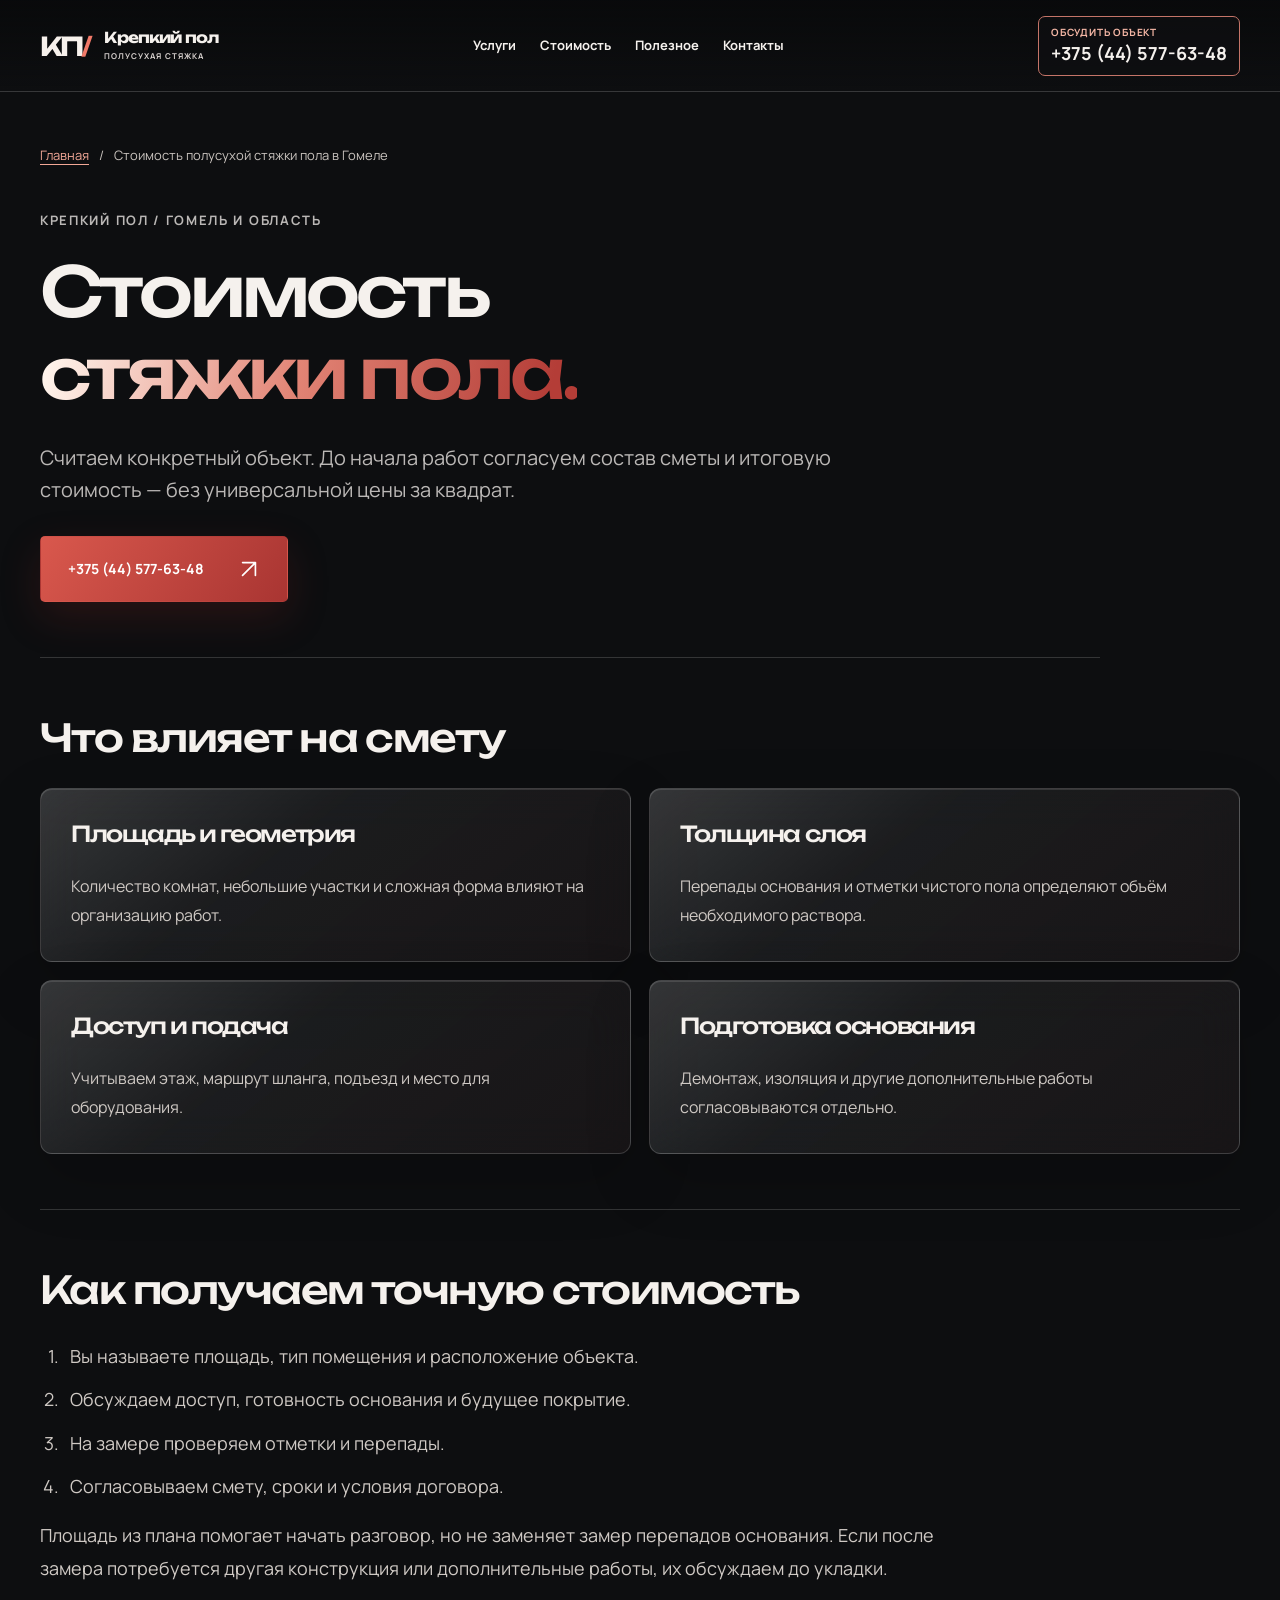
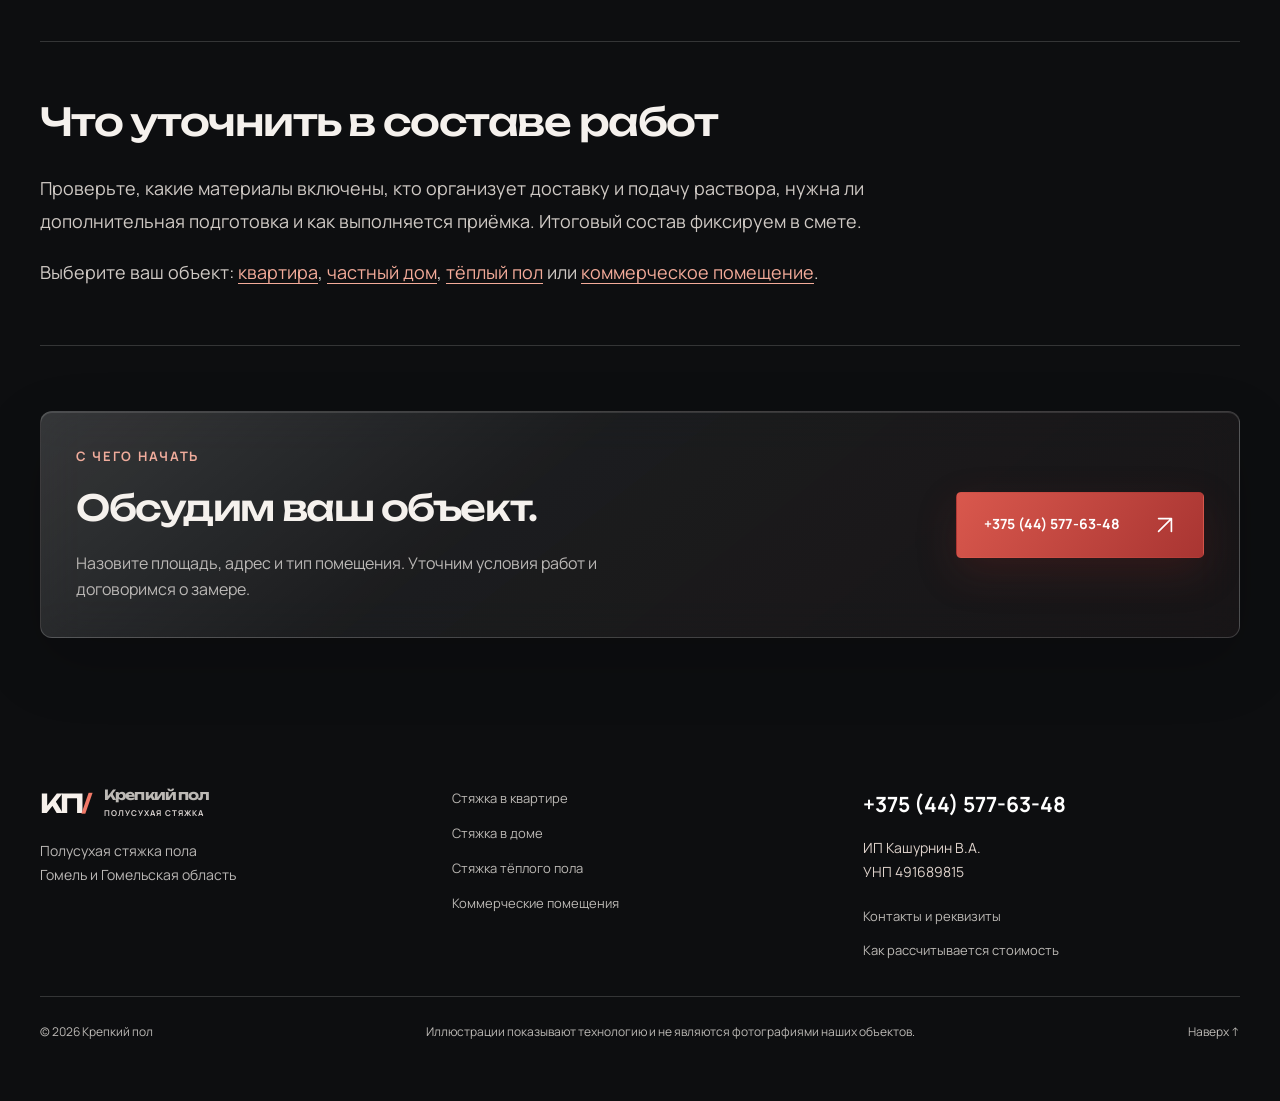
==== ceny/index.html @ 892946e2 "Rebrand as Крепкий пол, expose phone, remove per-m² prices and add crawlable SEO pages" ====
<!doctype html>
<html lang="ru-BY"><head><meta charset="utf-8"><meta name="viewport" content="width=device-width, initial-scale=1"><meta name="theme-color" content="#0d0e10"><title>Стоимость полусухой стяжки пола в Гомеле | Крепкий пол</title><meta name="description" content="Как рассчитывается стоимость стяжки пола в Гомеле: площадь, толщина слоя, подготовка и подача раствора. Точная смета после замера. +375 (44) 577-63-48."><meta name="robots" content="index, follow, max-image-preview:large"><link rel="canonical" href="https://krepkipol.by/ceny/"><meta property="og:type" content="website"><meta property="og:locale" content="ru_BY"><meta property="og:site_name" content="Крепкий пол"><meta property="og:title" content="Стоимость полусухой стяжки пола в Гомеле | Крепкий пол"><meta property="og:description" content="Как рассчитывается стоимость стяжки пола в Гомеле: площадь, толщина слоя, подготовка и подача раствора. Точная смета после замера. +375 (44) 577-63-48."><meta property="og:url" content="https://krepkipol.by/ceny/"><meta property="og:image" content="https://krepkipol.by/assets/og-cover.png"><meta property="og:image:width" content="1200"><meta property="og:image:height" content="630"><meta property="og:image:alt" content="Крепкий пол — полусухая стяжка пола в Гомеле"><meta name="twitter:card" content="summary_large_image"><meta name="twitter:title" content="Стоимость полусухой стяжки пола в Гомеле | Крепкий пол"><meta name="twitter:description" content="Как рассчитывается стоимость стяжки пола в Гомеле: площадь, толщина слоя, подготовка и подача раствора. Точная смета после замера. +375 (44) 577-63-48."><meta name="twitter:image" content="https://krepkipol.by/assets/og-cover.png"><link rel="icon" href="/assets/favicon.svg" type="image/svg+xml"><link rel="icon" href="/assets/favicon.png" type="image/png" sizes="48x48"><link rel="apple-touch-icon" href="/assets/apple-touch-icon.png"><link rel="manifest" href="/site.webmanifest"><link rel="preload" href="/assets/fonts/manrope-regular.woff" as="font" type="font/woff" crossorigin><link rel="stylesheet" href="/styles.css"><link rel="stylesheet" href="/revamp.css"><link rel="stylesheet" href="/site.css"><script type="application/ld+json">{"@context": "https://schema.org", "@graph": [{"@type": "Organization", "@id": "https://krepkipol.by/#organization", "name": "Крепкий пол", "alternateName": "Krepkipol.by", "legalName": "ИП Кашурнин В.А.", "taxID": "491689815", "url": "https://krepkipol.by/", "telephone": "+375445776348", "logo": {"@type": "ImageObject", "url": "https://krepkipol.by/assets/logo.png", "width": 512, "height": 512}, "areaServed": [{"@type": "City", "name": "Гомель"}, {"@type": "AdministrativeArea", "name": "Гомельская область"}], "contactPoint": {"@type": "ContactPoint", "telephone": "+375445776348", "contactType": "customer service", "availableLanguage": "ru"}}, {"@type": "WebSite", "@id": "https://krepkipol.by/#website", "url": "https://krepkipol.by/", "name": "Крепкий пол", "alternateName": "Krepkipol.by", "inLanguage": "ru-BY", "publisher": {"@id": "https://krepkipol.by/#organization"}}, {"@type": "WebPage", "@id": "https://krepkipol.by/ceny/#webpage", "url": "https://krepkipol.by/ceny/", "name": "Стоимость полусухой стяжки пола в Гомеле | Крепкий пол", "description": "Как рассчитывается стоимость стяжки пола в Гомеле: площадь, толщина слоя, подготовка и подача раствора. Точная смета после замера. +375 (44) 577-63-48.", "inLanguage": "ru-BY", "isPartOf": {"@id": "https://krepkipol.by/#website"}, "about": {"@id": "https://krepkipol.by/#organization"}}, {"@type": "BreadcrumbList", "itemListElement": [{"@type": "ListItem", "position": 1, "name": "Главная", "item": "https://krepkipol.by/"}, {"@type": "ListItem", "position": 2, "name": "Стоимость полусухой стяжки пола в Гомеле", "item": "https://krepkipol.by/ceny/"}]}]}</script></head><body><div class="scroll-progress" aria-hidden="true"></div><a class="skip" href="#main">Перейти к содержимому</a><header class="header" id="top"><a class="brand" href="/" aria-label="Крепкий пол — главная"><span class="brand-mark">КП<span>/</span></span><span class="brand-name">Крепкий пол<small>ПОЛУСУХАЯ СТЯЖКА</small></span></a><nav class="nav" id="navigation" aria-label="Основная навигация"><a href="/#solutions">Услуги</a><a href="/ceny/">Стоимость</a><a href="/polezno/">Полезное</a><a href="/kontakty/">Контакты</a></nav><a class="header-phone" href="tel:+375445776348"><span class="phone-label">Обсудить объект</span>+375 (44) 577-63-48</a><button class="menu-toggle" aria-label="Открыть меню" aria-controls="navigation" aria-expanded="false"><span></span><span></span></button></header><main id="main" class="inner-main wrap"><nav class="breadcrumbs" aria-label="Хлебные крошки"><a href="/">Главная</a><span aria-hidden="true">/</span><span aria-current="page">Стоимость полусухой стяжки пола в Гомеле</span></nav><section class="page-heading"><p class="eyebrow">КРЕПКИЙ ПОЛ / ГОМЕЛЬ И ОБЛАСТЬ</p><h1>Стоимость<br><em>стяжки пола.</em></h1><p class="page-lead">Считаем конкретный объект. До начала работ согласуем состав сметы и итоговую стоимость — без универсальной цены за квадрат.</p><a class="button button-primary" href="tel:+375445776348">+375 (44) 577-63-48 <svg viewBox="0 0 24 24" fill="none" aria-hidden="true" focusable="false"><path d="M5 19 19 5M5 5h14v14" stroke="currentColor" stroke-width="1.8" stroke-linecap="round" stroke-linejoin="round"/></svg></a></section><section class="article-section"><h2>Что влияет на смету</h2><div class="factor-grid"><article class="glass"><h3>Площадь и геометрия</h3><p>Количество комнат, небольшие участки и сложная форма влияют на организацию работ.</p></article><article class="glass"><h3>Толщина слоя</h3><p>Перепады основания и отметки чистого пола определяют объём необходимого раствора.</p></article><article class="glass"><h3>Доступ и подача</h3><p>Учитываем этаж, маршрут шланга, подъезд и место для оборудования.</p></article><article class="glass"><h3>Подготовка основания</h3><p>Демонтаж, изоляция и другие дополнительные работы согласовываются отдельно.</p></article></div></section><section class="article-section"><h2>Как получаем точную стоимость</h2><ol><li>Вы называете площадь, тип помещения и расположение объекта.</li><li>Обсуждаем доступ, готовность основания и будущее покрытие.</li><li>На замере проверяем отметки и перепады.</li><li>Согласовываем смету, сроки и условия договора.</li></ol><p>Площадь из плана помогает начать разговор, но не заменяет замер перепадов основания. Если после замера потребуется другая конструкция или дополнительные работы, их обсуждаем до укладки.</p></section><section class="article-section"><h2>Что уточнить в составе работ</h2><p>Проверьте, какие материалы включены, кто организует доставку и подачу раствора, нужна ли дополнительная подготовка и как выполняется приёмка. Итоговый состав фиксируем в смете.</p><p>Выберите ваш объект: <a href="/styazhka-v-kvartire/">квартира</a>, <a href="/styazhka-v-dome/">частный дом</a>, <a href="/styazhka-teplogo-pola/">тёплый пол</a> или <a href="/styazhka-kommercheskih-pomeshcheniy/">коммерческое помещение</a>.</p></section><section class="page-cta glass"><div><p class="eyebrow">С ЧЕГО НАЧАТЬ</p><h2>Обсудим ваш объект.</h2><p>Назовите площадь, адрес и тип помещения. Уточним условия работ и договоримся о замере.</p></div><a class="button button-primary" href="tel:+375445776348">+375 (44) 577-63-48 <svg viewBox="0 0 24 24" fill="none" aria-hidden="true" focusable="false"><path d="M5 19 19 5M5 5h14v14" stroke="currentColor" stroke-width="1.8" stroke-linecap="round" stroke-linejoin="round"/></svg></a></section></main><footer class="footer wrap"><div><a class="brand" href="/"><span class="brand-mark">КП<span>/</span></span><span class="brand-name">Крепкий пол<small>ПОЛУСУХАЯ СТЯЖКА</small></span></a><p>Полусухая стяжка пола<br>Гомель и Гомельская область</p></div><nav aria-label="Услуги в подвале"><a href="/styazhka-v-kvartire/">Стяжка в квартире</a><a href="/styazhka-v-dome/">Стяжка в доме</a><a href="/styazhka-teplogo-pola/">Стяжка тёплого пола</a><a href="/styazhka-kommercheskih-pomeshcheniy/">Коммерческие помещения</a></nav><div class="footer-details"><a class="footer-phone" href="tel:+375445776348">+375 (44) 577-63-48</a><p>ИП Кашурнин В.А.<br>УНП 491689815</p><a href="/kontakty/">Контакты и реквизиты</a><a href="/ceny/">Как рассчитывается стоимость</a></div><div class="footer-bottom"><span>© 2026 Крепкий пол</span><span>Иллюстрации показывают технологию и не являются фотографиями наших объектов.</span><a href="#top">Наверх ↑</a></div></footer><a class="mobile-call" href="tel:+375445776348"><svg viewBox="0 0 24 24" fill="none" aria-hidden="true"><path d="M7 3 4 4c-2 2 1 8 5 12s10 7 12 5l1-3-6-3-2 2c-3-1-6-4-7-7l2-2-2-5Z" stroke="currentColor" stroke-width="1.7" stroke-linejoin="round"/></svg><span>Позвонить <b>+375 (44) 577-63-48</b></span></a><script src="/script.js" defer></script></body></html>
---- styles.css ----
:root{--bg:#111214;--panel:#1a1b1d;--ink:#f3f0eb;--muted:#a7a4a2;--line:rgba(255,255,255,.15);--accent:#b7443d;--ease:cubic-bezier(.215,.61,.355,1)}
*{box-sizing:border-box}html{scroll-behavior:smooth}body{margin:0;background:var(--bg);color:var(--ink);font:16px/1.5 Arial,Helvetica,sans-serif;-webkit-font-smoothing:antialiased}a{color:inherit;text-decoration:none}button{font:inherit}img{display:block;width:100%}::selection{background:#a7443c;color:white}.skip{position:absolute;z-index:100;top:-100px;left:16px;padding:12px;background:#fff;color:#111}.skip:focus{top:16px}.wrap{width:min(100% - 80px,1520px);margin-inline:auto}.section{padding-block:clamp(88px,10vw,160px)}.section-label,.eyebrow,.card-index{font-size:12px;line-height:1.4;font-weight:700;letter-spacing:.16em;text-transform:uppercase}.section-label{color:#d9d2ce;display:flex;gap:12px;align-items:center;margin-bottom:52px}.number{color:var(--accent)}h1,h2,h3,p{margin-top:0}h1,h2,h3{font-weight:500;letter-spacing:-.055em}h2{font-size:clamp(48px,6.7vw,108px);line-height:.99;margin-bottom:0}h2 em,h1 em{font-style:normal;background:linear-gradient(108deg,#fff8ee 4%,#d68577 57%,#8b2b2a 100%);background-clip:text;color:transparent}h3{font-size:clamp(25px,2.1vw,34px);line-height:1.1}p{color:var(--muted)}.glass{background:linear-gradient(135deg,rgba(255,255,255,.105),rgba(255,255,255,.028) 55%),rgba(33,32,33,.32);border:1px solid rgba(255,255,255,.15);box-shadow:inset 0 1px rgba(255,255,255,.10),0 20px 45px rgba(0,0,0,.07);backdrop-filter:blur(20px);-webkit-backdrop-filter:blur(20px)}.button{min-height:60px;padding:17px 23px;display:inline-flex;align-items:center;justify-content:space-between;gap:34px;border:1px solid transparent;border-radius:3px;font-size:14px;font-weight:700;transition:transform .3s var(--ease),background .3s var(--ease),border-color .3s var(--ease)}.button:hover{transform:translateY(-3px)}.button span,.text-link span{font-size:21px;line-height:1}.button-primary{background:#aa3c36;color:white}.button-primary:hover{background:#c14d43}.button-outline{border-color:rgba(255,255,255,.27)}.button-outline:hover{border-color:#fff}.text-link{display:inline-flex;align-items:center;gap:40px;padding-bottom:8px;border-bottom:1px solid rgba(255,255,255,.55);font-size:14px;font-weight:700;transition:gap .3s var(--ease)}.text-link:hover{gap:52px}
.header{position:absolute;z-index:20;top:0;left:0;width:100%;height:96px;padding:0 max(40px,calc((100vw - 1520px)/2));display:flex;align-items:center;justify-content:space-between;gap:24px;border-bottom:1px solid rgba(255,255,255,.16)}.brand{display:inline-flex;align-items:center;gap:12px;flex-shrink:0}.brand-mark{font:bold 42px/1 Georgia,serif;letter-spacing:-.1em}.brand-mark span{color:#b84640}.brand-name{font-size:21px;line-height:1;font-weight:700;letter-spacing:-.04em}.brand-name small{display:block;margin-top:5px;font-size:8px;line-height:1.1;letter-spacing:.14em;font-weight:700;color:#c7beb8}.nav{display:flex;gap:clamp(18px,2.5vw,42px);font-size:13px}.nav a,.header-phone{transition:color .3s}.nav a:hover,.header-phone:hover{color:#ec9990}.header-phone{font-size:14px;font-weight:700;white-space:nowrap}.header-phone span{margin-left:12px;font-size:19px}.menu-toggle{display:none}
.hero{position:relative;min-height:min(900px,100svh);height:max(740px,100svh);overflow:hidden;background:#171719}.hero-image{position:absolute;inset:0;background:linear-gradient(90deg,rgba(9,9,11,.65),rgba(10,10,12,.08) 53%),linear-gradient(0deg,rgba(8,8,10,.72),transparent 39%),url('assets/hero.webp') center center/cover no-repeat;animation:heroIn 1.1s var(--ease) both}@keyframes heroIn{from{transform:scale(1.045);opacity:.6}to{transform:scale(1);opacity:1}}.hero-top{position:absolute;top:130px;left:max(40px,calc((100vw - 1520px)/2));display:flex;align-items:center;gap:10px}.live-line{width:19px;height:1px;background:#d5594b}.hero-side{position:absolute;right:max(40px,calc((100vw - 1520px)/2));top:138px;display:flex;gap:30px;font-size:11px;letter-spacing:.13em;font-weight:700;writing-mode:vertical-rl}.hero-side span{color:#bca9a5}.hero-content{position:relative;height:100%;display:flex;align-items:end;justify-content:space-between;gap:60px;padding-bottom:113px}.hero-copy{max-width:min(650px,45vw)}.hero-kicker{color:#e4ae9e;margin-bottom:26px}.hero h1{font-size:clamp(58px,7.1vw,110px);line-height:.91;margin:0 0 28px;white-space:nowrap}.hero-lead{max-width:510px;font-size:18px;line-height:1.5;color:#ebe4df;margin-bottom:29px}.hero-actions{display:flex;align-items:center;gap:34px}.hero-stat{width:230px;min-height:152px;padding:21px;flex-shrink:0;border-radius:3px;display:flex;flex-direction:column;justify-content:space-between}.hero-stat b{font-size:47px;line-height:1;font-weight:500;letter-spacing:-.06em}.hero-stat b small{font-size:16px;letter-spacing:0}.hero-stat>span{font-size:13px;line-height:1.3;color:#d9d3d0}.hero-bottom{position:absolute;bottom:28px;left:50%;transform:translateX(-50%);display:flex;justify-content:space-between;border-top:1px solid rgba(255,255,255,.3);padding-top:17px;font-size:11px;font-weight:700;letter-spacing:.12em}.hero-bottom a span{margin-left:16px;font-size:18px;vertical-align:middle}
.intro-head{display:grid;grid-template-columns:1.35fr .65fr;gap:7%;align-items:end}.intro-head p{max-width:415px;font-size:18px;line-height:1.6;margin:0 0 5px}.metrics{display:grid;grid-template-columns:repeat(4,1fr);gap:16px;margin:86px 0 66px}.metrics>div{border-top:1px solid var(--line);padding-top:20px}.metrics strong{display:block;font-size:clamp(48px,6.5vw,92px);line-height:1;font-weight:400;letter-spacing:-.065em}.metrics strong span{font-size:.38em;color:#c56559;letter-spacing:-.02em}.metrics p{font-size:14px;margin:13px 0 0}.benefit-grid{display:grid;grid-template-columns:repeat(3,1fr);gap:16px}.benefit{min-height:310px;padding:28px;position:relative;display:flex;flex-direction:column;align-items:start;border-radius:4px;transition:transform .5s var(--ease),background .5s var(--ease)}.benefit:hover{transform:translateY(-5px);background-color:rgba(99,46,43,.23)}.benefit .card-index{color:#df9d94;margin-bottom:auto}.benefit h3{margin:30px 0 15px}.benefit p{max-width:340px;font-size:15px;line-height:1.5;margin:0 0 10px}.corner{position:absolute;right:28px;top:25px;font-size:19px}
.feature{padding:0;min-height:720px;display:grid;grid-template-columns:55% 45%;background:#1c1b1b}.feature-image{min-height:680px;overflow:hidden}.feature-image img{height:100%;object-fit:cover;filter:saturate(.65) brightness(.78)}.feature-content{padding:clamp(55px,7vw,110px) max(40px,calc((100vw - 1520px)/2)) clamp(60px,7vw,110px) clamp(40px,6vw,100px);display:flex;flex-direction:column;align-items:start;justify-content:center}.feature-content .section-label{margin-bottom:80px}.feature-content h2{font-size:clamp(54px,5.7vw,95px)}.feature-content p{max-width:360px;font-size:17px;margin:36px 0 30px}.steps{display:grid;grid-template-columns:.85fr 1.15fr;gap:10%}.steps-heading .section-label{margin-bottom:70px}.steps-list{border-top:1px solid var(--line)}.steps-list>div{display:grid;grid-template-columns:50px 1fr;column-gap:25px;padding:25px 0;border-bottom:1px solid var(--line)}.steps-list span{color:#c2645a;font-size:14px}.steps-list h3{font-size:24px;margin:0 0 8px}.steps-list p{grid-column:2;margin:0;max-width:490px;font-size:15px}
.pricing{background:radial-gradient(ellipse at 78% 20%,rgba(110,37,35,.19),transparent 42%),#191819}.pricing-heading{display:grid;grid-template-columns:1.3fr .7fr;gap:6%;align-items:end;margin-bottom:55px}.pricing-heading p{font-size:17px;max-width:470px;margin:0}.price-grid{display:grid;grid-template-columns:repeat(2,1fr);gap:16px}.price-card{padding:34px;min-height:510px;display:flex;flex-direction:column;border-radius:4px}.price-card.featured{background:linear-gradient(155deg,rgba(117,53,49,.38),rgba(255,255,255,.035) 50%)}.price-top{display:flex;justify-content:space-between;align-items:start;border-bottom:1px solid var(--line);padding-bottom:24px}.price-top span{font-size:12px;color:#d49c94;font-weight:700;letter-spacing:.14em}.price-top h3{font-size:42px;margin:0}.price-rows{padding:20px 0 25px;flex:1}.price-rows div{display:flex;justify-content:space-between;gap:20px;padding:14px 0;border-bottom:1px solid rgba(255,255,255,.11);font-size:16px}.price-rows div span{color:#beb9b5}.price-rows b{font-weight:500;white-space:nowrap}.price-card .button{align-self:start;min-width:245px}.price-note{font-size:13px;margin:20px 0 0}.extras-layout{display:grid;grid-template-columns:43% 57%;gap:0}.extras-layout>div:first-child{padding-right:8%}.extras-layout p{font-size:17px;max-width:385px;margin:30px 0}.extras-grid{display:grid;grid-template-columns:repeat(2,1fr);gap:16px}.extras-grid>div{min-height:145px;padding:22px;display:flex;flex-direction:column;justify-content:space-between;font-size:19px;font-weight:500;border-radius:4px}.extras-grid span{align-self:end;color:#c8786b}
.faq{background:#1b1b1c}.faq-layout{display:grid;grid-template-columns:42% 58%;gap:0}.faq-lead{padding-right:10%}.faq-lead p{font-size:17px;max-width:335px;margin:32px 0}.faq-list{border-top:1px solid var(--line)}details{border-bottom:1px solid var(--line)}summary{list-style:none;cursor:pointer;display:flex;justify-content:space-between;align-items:center;gap:16px;padding:23px 0;font-size:18px;font-weight:500}summary::-webkit-details-marker{display:none}summary span{font-size:29px;line-height:1;color:#c46a60;transition:transform .3s var(--ease)}details[open] summary span{transform:rotate(45deg)}details p{padding:0 55px 25px 0;margin:0;font-size:15px;line-height:1.65;max-width:650px}.contact{background:radial-gradient(ellipse at 78% 60%,rgba(149,48,42,.3),transparent 42%),#161516;position:relative;overflow:hidden}.contact:before{content:"";position:absolute;inset:0;opacity:.12;background-image:linear-gradient(95deg,transparent 40%,rgba(255,255,255,.12) 40.1%,transparent 40.2%);pointer-events:none}.contact-inner{position:relative}.contact h2{font-size:clamp(70px,10vw,156px)}.contact-row{display:flex;justify-content:space-between;align-items:end;gap:30px;margin:45px 0 32px;border-top:1px solid var(--line);padding-top:27px}.contact-row p{max-width:440px;font-size:17px;margin:0}.contact-phone{font-size:clamp(26px,3.5vw,52px);letter-spacing:-.05em;line-height:1.1;white-space:nowrap}.contact-phone span{font-size:.55em;color:#ca6b60}.footer{min-height:150px;display:flex;align-items:center;justify-content:space-between;gap:25px;color:#bcb9b5;font-size:13px}.footer a:hover{color:white}
@media(max-width:1100px){.header{padding:0 26px}.wrap{width:calc(100% - 52px)}.nav{gap:14px}.hero-top{left:26px}.hero-side{right:26px}.hero-stat{width:190px}.hero h1{font-size:clamp(57px,7.5vw,92px)}.feature-content{padding:60px 40px}.feature-content h2{font-size:clamp(50px,6vw,75px)}.feature-image{min-height:620px}}
@media(max-width:800px){.header{height:76px}.header-phone{margin-left:auto}.menu-toggle{display:flex;width:42px;height:42px;align-items:center;justify-content:center;flex-direction:column;gap:6px;background:transparent;border:1px solid var(--line);color:white;cursor:pointer;z-index:3}.menu-toggle span{width:17px;height:1px;background:white}.nav{display:none;position:absolute;top:76px;left:0;right:0;padding:25px 26px 30px;background:rgba(19,19,20,.97);border-bottom:1px solid var(--line);flex-direction:column;gap:20px;font-size:17px}.nav.open{display:flex}.hero{height:780px;min-height:0}.hero-top{top:110px}.hero-side{top:115px}.hero-content{padding-bottom:102px;gap:25px}.hero-stat{display:none}.hero h1{font-size:clamp(58px,10vw,85px)}.hero-copy{max-width:700px}.intro-head,.pricing-heading{grid-template-columns:1fr;gap:28px}.intro-head p,.pricing-heading p{max-width:650px}.metrics{grid-template-columns:repeat(2,1fr);row-gap:32px;margin:65px 0 45px}.benefit-grid{grid-template-columns:1fr 1fr}.benefit:last-child{grid-column:span 2}.feature{grid-template-columns:1fr}.feature-image{min-height:460px;max-height:540px}.feature-content{padding:80px 26px}.feature-content .section-label{margin-bottom:55px}.feature-content h2{font-size:clamp(57px,9vw,82px)}.steps,.extras-layout,.faq-layout{grid-template-columns:1fr;gap:55px}.steps-heading .section-label{margin-bottom:40px}.extras-layout>div:first-child{padding-right:0}.faq-lead{padding-right:0}}
@media(max-width:600px){.wrap{width:calc(100% - 36px)}.section{padding-block:84px}.section-label{margin-bottom:35px}.header{padding:0 18px}.brand-mark{font-size:34px}.brand-name{font-size:18px}.brand-name small{font-size:7px}.header-phone{font-size:0}.header-phone span{font-size:22px;margin:0}.hero{height:730px;min-height:730px}.hero-image{background-position:59% center;background-image:linear-gradient(0deg,rgba(9,9,11,.85),rgba(9,9,11,.06) 68%),linear-gradient(90deg,rgba(9,9,11,.35),transparent),url('assets/hero.webp')}.hero-top{top:111px;left:18px;font-size:10px}.hero-side{display:none}.hero-content{padding-bottom:105px}.hero-copy{max-width:100%}.hero-kicker{font-size:10px;margin-bottom:18px}.hero h1{font-size:clamp(52px,13vw,76px);white-space:normal;line-height:.96;margin-bottom:23px}.hero-lead{font-size:16px;max-width:400px}.hero-actions{gap:21px;align-items:start;flex-direction:column}.hero-actions .button{min-width:242px}.hero-bottom{bottom:22px;font-size:9px}.hero-bottom>a{font-size:0}.hero-bottom>a span{font-size:18px}.intro-head h2,.steps h2,.pricing h2,.extras h2,.faq h2{font-size:clamp(48px,12vw,67px)}.intro-head p{font-size:16px}.metrics{margin:57px 0 42px}.metrics strong{font-size:57px}.metrics p{font-size:12px}.benefit-grid,.price-grid,.extras-grid{grid-template-columns:1fr}.benefit:last-child{grid-column:auto}.benefit{min-height:245px;padding:23px}.benefit h3{font-size:27px}.feature-image{min-height:320px;max-height:350px}.feature-content{padding:75px 18px}.feature-content h2{font-size:clamp(53px,12vw,75px)}.feature-content .section-label{margin-bottom:40px}.steps-list>div{grid-template-columns:34px 1fr;gap:10px}.steps-list h3{font-size:22px}.price-card{min-height:470px;padding:24px}.price-top h3{font-size:35px}.price-rows div{font-size:14px}.extras-grid>div{min-height:100px}.faq-layout{gap:36px}.faq-lead p{margin:22px 0}.faq-lead .text-link{margin-bottom:8px}summary{font-size:16px;padding:20px 0}details p{font-size:14px}.contact h2{font-size:clamp(61px,14vw,90px)}.contact-row{display:block;margin:35px 0}.contact-row p{font-size:16px;margin-bottom:35px}.contact-phone{font-size:clamp(25px,7vw,38px)}.footer{padding-block:35px;flex-wrap:wrap;gap:20px}.footer .brand{width:100%}.footer span:not(.brand-mark):not(.brand-name){width:100%}}
@media(prefers-reduced-motion:reduce){html{scroll-behavior:auto}*,*:before,*:after{animation-duration:.01ms!important;transition-duration:.01ms!important}}
---- revamp.css ----
@font-face{font-family:Manrope;src:url('assets/fonts/manrope-regular.woff') format('woff');font-weight:400;font-display:swap}
@font-face{font-family:Manrope;src:url('assets/fonts/manrope-medium.woff') format('woff');font-weight:500;font-display:swap}
@font-face{font-family:Manrope;src:url('assets/fonts/manrope-bold.woff') format('woff');font-weight:700;font-display:swap}
@font-face{font-family:Unbounded;src:url('assets/fonts/unbounded-medium.woff') format('woff');font-weight:500;font-display:swap}
@font-face{font-family:Unbounded;src:url('assets/fonts/unbounded-bold.woff') format('woff');font-weight:700;font-display:swap}
:root{--bg:#0d0e10;--panel:#161719;--ink:#f5f1ed;--muted:#bcb9b6;--line:rgba(255,255,255,.16);--accent:#df564c}
html{scroll-padding-top:82px}body{background:var(--bg);font-family:Manrope,Arial,sans-serif;font-size:16px;line-height:1.6}h1,h2,h3{font-family:Unbounded,Arial,sans-serif;font-weight:500;letter-spacing:-.065em}h2{font-size:clamp(44px,4.9vw,78px);line-height:1.11}h2 em,h1 em{background:linear-gradient(105deg,#fff6ee 2%,#e28475 48%,#b43d37 94%);background-clip:text;-webkit-background-clip:text;color:transparent}p{color:#bbb8b6}.section{padding-block:clamp(100px,11vw,180px)}.section-label,.eyebrow,.card-index{font-size:13px;letter-spacing:.13em;font-weight:700}.section-label{margin-bottom:58px}.number{font-family:Unbounded,sans-serif;color:#df655b;font-size:12px}.glass{background:linear-gradient(142deg,rgba(255,255,255,.15),rgba(255,255,255,.035) 40%,rgba(125,47,43,.055)),rgba(28,29,31,.42);border:1px solid rgba(255,255,255,.17);box-shadow:inset 0 1px 0 rgba(255,255,255,.12),0 24px 65px rgba(0,0,0,.18);backdrop-filter:blur(22px);-webkit-backdrop-filter:blur(22px)}.button{border-radius:5px;min-height:66px;padding:19px 27px;font-size:14px;letter-spacing:.005em;position:relative;overflow:hidden}.button:before{content:"";position:absolute;inset:0;transform:translateX(-102%);background:rgba(255,255,255,.14);transition:transform .6s var(--ease)}.button:hover:before{transform:translateX(0)}.button>span{position:relative}.button-primary{background:linear-gradient(125deg,#d9584d,#a93532);box-shadow:0 15px 40px rgba(134,37,35,.23)}.button-primary:hover{background:linear-gradient(125deg,#eb6a5f,#b94038)}.text-link{font-size:14px;border-bottom-color:#d7776b}.text-link span{color:#ef8578}
.scroll-progress{position:fixed;z-index:80;left:0;top:0;height:3px;width:100%;transform-origin:left;transform:scaleX(0);background:linear-gradient(90deg,#a52d2e,#f58c73)}
.benefit,.price-card,.extras-grid>.glass{position:relative;overflow:hidden}.benefit:after,.price-card:after,.extras-grid>.glass:after{content:"";position:absolute;inset:0;border-radius:inherit;background:radial-gradient(340px circle at var(--px,50%) var(--py,50%),rgba(237,102,83,.17),transparent 68%);opacity:0;pointer-events:none;transition:opacity .35s}.benefit:hover:after,.price-card:hover:after,.extras-grid>.glass:hover:after{opacity:1}
.header{height:92px;background:linear-gradient(180deg,rgba(6,7,8,.66),transparent);border-bottom-color:rgba(255,255,255,.19)}.brand{gap:14px}.brand-mark{font:700 26px/1 Unbounded,sans-serif;letter-spacing:-.11em;color:#f7f1ec}.brand-mark span{color:#f17968}.brand-name{font-family:Unbounded,sans-serif;font-weight:700;font-size:16px;letter-spacing:-.07em}.brand-name small{font:700 8px/1.2 Manrope,sans-serif;letter-spacing:.12em;margin-top:6px;color:#d7d1ce}.nav{gap:clamp(18px,2.3vw,38px);font-weight:700}.nav a{position:relative}.nav a:after{content:"";position:absolute;left:0;bottom:-10px;width:100%;height:1px;background:#dc675b;transform:scaleX(0);transform-origin:left;transition:transform .3s var(--ease)}.nav a:hover:after{transform:scaleX(1)}.header-phone{font-size:14px}
.hero{height:100svh;min-height:790px;max-height:1050px;background:#111}.hero-image{background-image:linear-gradient(90deg,rgba(4,5,7,.77),rgba(6,7,9,.26) 55%,rgba(7,7,9,.1)),linear-gradient(0deg,rgba(5,5,6,.66),transparent 42%),url('assets/hero.webp');background-position:center center;filter:saturate(.92) contrast(1.09)}.hero:after{content:"";position:absolute;inset:0;pointer-events:none;background:radial-gradient(ellipse at 22% 81%,rgba(130,31,33,.22),transparent 35%)}.hero-top{top:132px;color:#f4d5c9}.hero-side{z-index:2;top:143px;color:#ead6ce}.hero-content{z-index:2;padding-bottom:112px}.hero-copy{max-width:min(670px,47vw)}.hero-kicker{font-size:13px;margin-bottom:24px;color:#f2a398}.hero h1{font-size:clamp(84px,9.2vw,150px);line-height:.97;letter-spacing:-.08em;margin:0 0 32px;white-space:nowrap;font-weight:700}.hero h1 em{background:linear-gradient(100deg,#fff4eb,#e97766 59%,#ac3030);background-clip:text;-webkit-background-clip:text}.hero-lead{font-size:18px;max-width:465px;line-height:1.55;color:#f0e7e2;margin-bottom:32px}.hero-actions{gap:38px}.hero-stat{position:relative;width:255px;min-height:225px;padding:25px 27px;border-radius:12px;background:linear-gradient(135deg,rgba(80,30,29,.34),rgba(255,255,255,.065)),rgba(21,21,22,.34)}.hero-stat-label{font:700 11px/1.45 Manrope,sans-serif;letter-spacing:.13em;color:#eac5be}.hero-stat b{font:700 64px/1 Unbounded,sans-serif;letter-spacing:-.1em;color:#f6eae2}.hero-stat b small{font:700 14px/1 Manrope,sans-serif;letter-spacing:.11em;color:#e78173}.hero-stat>span:last-child{font-size:12px;line-height:1.35;color:#e0d6d1}.hero-bottom{z-index:2;font-size:12px;padding-top:19px;bottom:30px}.hero-bottom>a{transition:transform .3s var(--ease)}.hero-bottom>a:hover{transform:translateY(4px)}
.ticker{height:70px;overflow:hidden;display:flex;align-items:center;background:#cc4f45;color:#170b0b;border-top:1px solid #ec897c;border-bottom:1px solid #e0796e}.ticker-track{white-space:nowrap;min-width:max-content;font:700 20px/1 Unbounded,sans-serif;letter-spacing:-.04em;animation:tickerMove 25s linear infinite}.ticker-track span{padding:0 30px;color:#fff3ed}@keyframes tickerMove{to{transform:translateX(-50%)}}
.intro{position:relative}.intro:after{content:"К / П";position:absolute;right:4%;top:75px;font:700 100px/1 Unbounded,sans-serif;letter-spacing:-.1em;color:rgba(255,255,255,.025);pointer-events:none}.intro-head{grid-template-columns:1.28fr .72fr}.intro-head p{font-size:19px;line-height:1.7}.metrics{margin:105px 0 78px}.metrics>div{border-top-color:rgba(225,89,77,.48);padding-top:23px}.metrics strong{font:500 clamp(54px,5.2vw,82px)/1 Unbounded,sans-serif;letter-spacing:-.085em}.metrics strong span{color:#dc6a5e}.metrics p{font-size:14px;line-height:1.4;margin-top:17px}.benefit-grid{grid-template-columns:1.22fr 1fr 1fr;gap:16px}.benefit{min-height:390px;border-radius:12px;padding:29px;overflow:hidden}.benefit:before{content:attr(data-ghost);position:absolute;bottom:-64px;right:7px;font:700 180px/1 Unbounded,sans-serif;letter-spacing:-.1em;color:rgba(255,255,255,.025);pointer-events:none}.benefit:first-child{background:radial-gradient(circle at 8% 0%,rgba(181,62,55,.36),transparent 63%),linear-gradient(140deg,rgba(255,255,255,.11),rgba(255,255,255,.025));border-color:rgba(224,108,93,.42)}.benefit h3{font-size:clamp(22px,2.2vw,32px);line-height:1.26;letter-spacing:-.055em;position:relative}.benefit p{font-size:15px;color:#d0c9c5;position:relative}.benefit .card-index{font-size:12px;color:#f4ab9f}.corner{color:#ee8b7b}
.feature{min-height:790px;background:#171719}.feature-image{position:relative;min-height:790px}.feature-image:after{content:"ИЛЛЮСТРАЦИЯ ТЕХНОЛОГИИ";position:absolute;bottom:25px;left:30px;color:#f7f3f0;font:700 11px/1.4 Manrope,sans-serif;letter-spacing:.12em;padding:10px 12px;background:rgba(16,16,18,.6);backdrop-filter:blur(8px)}.feature-image img{filter:saturate(.65) contrast(1.07) brightness(.78);transition:transform 1.2s var(--ease)}.feature:hover .feature-image img{transform:scale(1.035)}.feature-content{position:relative;overflow:hidden;background:radial-gradient(ellipse at 110% 10%,rgba(147,46,42,.24),transparent 57%)}.feature-content:before{content:"02";position:absolute;right:0;bottom:-74px;color:rgba(255,255,255,.025);font:700 250px/1 Unbounded,sans-serif;pointer-events:none}.feature-content>*{position:relative}.feature-content .section-label{margin-bottom:65px}.feature-content h2{font-size:clamp(48px,4.65vw,76px);line-height:1.15}.feature-content p{font-size:17px;line-height:1.7}.steps{gap:8%}.steps-list>div{padding:30px 0;grid-template-columns:55px 1fr;gap:18px;transition:padding-left .5s var(--ease),background .5s var(--ease)}.steps-list>div:hover{padding-left:15px;background:linear-gradient(90deg,rgba(155,48,44,.14),transparent)}.steps-list span{font:700 13px/1.7 Unbounded,sans-serif}.steps-list h3{font-size:22px;line-height:1.3}.steps-list p{font-size:15px}
.estimate{background:#252024;position:relative;overflow:hidden}.estimate:before{content:"";position:absolute;inset:0;background:radial-gradient(ellipse at 15% 80%,rgba(180,55,48,.27),transparent 48%),linear-gradient(120deg,#1b171a,#252124 58%,#171819)}.estimate-wrap{position:relative;display:grid;grid-template-columns:1fr 1fr;gap:8%;align-items:center}.estimate-copy h2{max-width:720px}.estimate-copy p{max-width:470px;font-size:18px;line-height:1.7;margin:35px 0 75px}.estimate-foot{border-top:1px solid rgba(255,255,255,.24);padding-top:23px;color:#e2a097;font-size:12px;font-weight:700;letter-spacing:.13em}.estimate-panel{border-radius:16px;padding:34px 38px;background:linear-gradient(135deg,rgba(255,255,255,.16),rgba(255,255,255,.05)),rgba(19,19,21,.65)}.estimate-panel-top{display:flex;justify-content:space-between;color:#e7a399;font:700 12px/1.4 Manrope,sans-serif;letter-spacing:.13em;padding-bottom:32px;border-bottom:1px solid var(--line)}.estimate-type{display:flex;gap:10px;border:0;padding:35px 0 0;margin:0}.estimate-type legend,.estimate-area label{font-size:14px;font-weight:700;color:#eee7e3}.estimate-type legend{padding:0}.estimate-type label{flex:1;cursor:pointer}.estimate-type input{position:absolute;opacity:0}.estimate-type label span{display:flex;min-height:56px;align-items:center;justify-content:center;text-align:center;padding:10px 12px;border:1px solid rgba(255,255,255,.24);border-radius:6px;font-size:14px;font-weight:700;transition:background .3s,border-color .3s}.estimate-type input:checked+span{border-color:#e07063;background:rgba(187,67,58,.28);color:#fff}.estimate-type input:focus-visible+span{outline:2px solid white;outline-offset:3px}.estimate-area{display:flex;justify-content:space-between;align-items:end;margin-top:36px}.estimate-area div{display:flex;align-items:baseline;gap:8px}.estimate-area output{font:700 50px/1 Unbounded,sans-serif;letter-spacing:-.08em}.estimate-area div span{font-size:17px;color:#ed9a8c}.area-range{width:100%;height:4px;margin:28px 0 10px;appearance:none;-webkit-appearance:none;background:linear-gradient(90deg,#d8594e 0%,#d8594e 38%,#777478 38%);outline:none;cursor:pointer}.area-range::-webkit-slider-thumb{-webkit-appearance:none;width:21px;height:21px;border:4px solid #eb7568;border-radius:50%;background:#fff;box-shadow:0 0 0 7px rgba(222,86,76,.18)}.area-range::-moz-range-thumb{width:14px;height:14px;border:4px solid #eb7568;border-radius:50%;background:#fff}.range-labels{display:flex;justify-content:space-between;color:#aca7a5;font-size:12px}.estimate-result{border-top:1px solid var(--line);padding-top:27px;margin-top:33px}.estimate-result>span{font-size:12px;font-weight:700;letter-spacing:.13em;color:#dd9c92}.estimate-result strong{display:block;font:700 clamp(35px,4vw,61px)/1.2 Unbounded,sans-serif;letter-spacing:-.085em;margin:13px 0 5px;white-space:nowrap}.estimate-result strong small{font:500 17px/1 Manrope,sans-serif;letter-spacing:0;color:#d6cbc7}.estimate-result p{font-size:13px;margin:0 0 26px}.estimate-panel .button{width:100%}
.pricing{background:radial-gradient(ellipse at 80% 20%,rgba(141,46,44,.15),transparent 42%),#111214}.pricing-heading{grid-template-columns:1.42fr .58fr}.pricing-heading p{font-size:18px;line-height:1.65}.price-card{border-radius:12px;padding:38px;min-height:560px}.price-card.featured{background:radial-gradient(ellipse at 94% 0%,rgba(186,64,54,.28),transparent 55%),linear-gradient(145deg,rgba(255,255,255,.13),rgba(255,255,255,.025))}.price-top h3{font-size:32px}.price-rows div{padding:18px 0}.price-rows b{font-weight:700}.price-note{font-size:14px}
.extras-layout{grid-template-columns:44% 56%}.extras-grid>div{border-radius:10px;min-height:160px;font:500 19px/1.35 Unbounded,sans-serif;letter-spacing:-.045em;transition:transform .5s var(--ease),background .5s var(--ease)}.extras-grid>div:hover{transform:translateY(-5px);background-color:rgba(132,49,45,.22)}.extras-grid span{font-family:Manrope,sans-serif;font-size:22px}.faq{background:#19191b}.faq-lead p{font-size:18px}.faq-list summary{font:500 17px/1.4 Unbounded,sans-serif;letter-spacing:-.045em;padding:25px 0}.faq-list summary:hover{color:#f2a197}.faq-list details p{font-size:16px;color:#c5bfbb}.faq-list details[open]{background:linear-gradient(90deg,rgba(167,51,46,.08),transparent)}.contact{background:radial-gradient(ellipse at 82% 80%,rgba(181,51,44,.34),transparent 49%),#131315}.contact h2{font-size:clamp(67px,8.3vw,130px);line-height:1.08}.contact-row{margin-top:65px}.contact-phone{font-family:Unbounded,sans-serif;font-size:clamp(26px,2.9vw,45px);font-weight:500}.footer{min-height:180px}
.js .reveal{opacity:1;transform:none}.js .reveal.in-view{animation:rise .6s var(--ease) both}@keyframes rise{from{transform:translateY(24px);filter:brightness(.8)}to{transform:translateY(0);filter:brightness(1)}}
@media(max-width:1100px){.hero-copy{max-width:58vw}.hero h1{font-size:clamp(80px,9vw,115px)}.hero-stat{width:210px;min-height:190px}.hero-stat b{font-size:51px}.feature-content h2{font-size:clamp(46px,5.1vw,62px)}.estimate-wrap{gap:4%}.estimate-panel{padding:28px}}
@media(max-width:800px){h2{font-size:clamp(45px,7.5vw,67px)}.header{height:76px}.nav{background:rgba(15,15,17,.98)}.hero{min-height:780px;height:850px}.hero-copy{max-width:75vw}.hero h1{font-size:clamp(78px,12vw,115px)}.hero-stat{display:none}.intro-head{grid-template-columns:1fr;gap:25px}.intro-head p{font-size:18px;max-width:650px}.metrics strong{font-size:clamp(50px,7vw,75px)}.benefit-grid{grid-template-columns:1fr 1fr}.benefit:last-child{grid-column:span 2}.benefit{min-height:340px}.feature{min-height:0}.feature-image{min-height:460px}.feature-content h2{font-size:clamp(51px,9vw,73px)}.estimate-wrap{grid-template-columns:1fr;gap:55px}.estimate-copy p{margin-bottom:35px;max-width:650px}.estimate-panel{max-width:650px;width:100%;margin:auto}.pricing-heading{grid-template-columns:1fr}.extras-layout,.faq-layout{grid-template-columns:1fr}.ticker-track{font-size:16px}}
@media(max-width:600px){body{font-size:16px}.section{padding-block:90px}.section-label{font-size:12px;margin-bottom:38px}h2{font-size:clamp(40px,10.2vw,59px);letter-spacing:-.07em}.header-phone{font-size:0}.brand-mark{font-size:22px}.brand-name{font-size:13px}.brand-name small{font-size:6px}.hero{height:760px;min-height:760px}.hero-image{background-image:linear-gradient(0deg,rgba(5,5,7,.85),rgba(5,5,7,.1) 65%),linear-gradient(90deg,rgba(4,5,6,.5),transparent),url('assets/hero.webp');background-position:62% center}.hero-top{top:110px;font-size:10px}.hero-content{padding-bottom:116px}.hero-copy{max-width:100%}.hero-kicker{font-size:10px}.hero h1{font-size:clamp(58px,14vw,83px);letter-spacing:-.085em;margin-bottom:23px}.hero-lead{font-size:15px;line-height:1.6;max-width:365px}.hero-actions{gap:22px}.hero-actions .button{min-width:252px}.hero-bottom{font-size:9px}.ticker{height:54px}.ticker-track{font-size:13px}.ticker-track span{padding:0 18px}.intro:after{font-size:50px;top:48px}.intro-head p{font-size:16px}.metrics{margin:65px 0 52px}.metrics strong{font-size:clamp(42px,11vw,61px)}.metrics p{font-size:12px}.benefit-grid{grid-template-columns:1fr}.benefit:last-child{grid-column:auto}.benefit{min-height:270px}.benefit h3{font-size:25px}.feature-image{min-height:330px;max-height:350px}.feature-image:after{font-size:9px;bottom:15px;left:15px}.feature-content{padding:80px 18px}.feature-content h2{font-size:clamp(44px,10.5vw,65px)}.steps-list>div{grid-template-columns:40px 1fr}.steps-list h3{font-size:18px}.estimate-copy p{font-size:16px}.estimate-panel{padding:22px 20px}.estimate-panel-top{font-size:10px}.estimate-area output{font-size:43px}.estimate-result strong{font-size:clamp(31px,8vw,48px)}.price-card{padding:25px;min-height:480px}.price-top h3{font-size:25px}.price-rows div{font-size:14px}.extras-grid>div{min-height:110px;font-size:17px}.faq-list summary{font-size:14px;line-height:1.45}.faq-list details p{font-size:14px}.contact h2{font-size:clamp(49px,11.5vw,75px)}.contact-row{margin-top:42px}.contact-phone{font-size:clamp(22px,5.8vw,35px)}.footer{min-height:150px}}
@media(max-width:600px){.pricing h2{font-size:clamp(35px,9vw,51px)}}
@media(max-width:360px){.feature-content h2,.extras h2{font-size:36px}.extras-layout{grid-template-columns:minmax(0,1fr)}}
@media(prefers-reduced-motion:reduce){.ticker-track{animation:none}.js .reveal.in-view{animation:none}.feature-image img{transition:none}}
---- site.css ----
/* Shared layout and readable contact actions. */
html{scroll-padding-top:105px}body{overflow-wrap:break-word}svg{display:inline-block;width:22px;height:22px;flex-shrink:0;vertical-align:middle}a:focus-visible,button:focus-visible,summary:focus-visible,input:focus-visible{outline:3px solid #f0a191;outline-offset:5px}.header{position:absolute;gap:20px}.header .brand-name{font-size:15px;letter-spacing:-.055em}.header-phone{font-size:18px;font-weight:700;line-height:1.5;padding:8px 12px;border:1px solid #c47468;border-radius:7px;background:rgba(15,15,17,.72)}.phone-label{display:block!important;font-size:10px!important;letter-spacing:.08em;text-transform:uppercase;color:#f4b6a5;margin:0!important}.nav{gap:24px}.hero h1{font-size:clamp(40px,4.6vw,70px);line-height:1.17;letter-spacing:-.06em;white-space:normal}.hero-copy{max-width:820px}.hero-stat{width:300px;min-height:210px;gap:22px}.hero-stat-phone{font-family:Manrope,sans-serif;font-size:23px;font-weight:700;letter-spacing:-.02em;white-space:nowrap}.hero-stat-label{font-size:11px}.hero-actions .button svg,.text-link svg{color:inherit}.section-intro{margin:30px 0 45px;max-width:750px;font-size:18px}.service-grid{display:grid;grid-template-columns:repeat(2,minmax(0,1fr));gap:18px;margin-top:35px}.service-card{padding:32px;border-radius:12px;display:flex;flex-direction:column;align-items:start;gap:18px;transition:border-color .25s,transform .25s;min-width:0}.service-card:hover{border-color:#df8d7d;transform:translateY(-3px)}.service-card .eyebrow{font-size:11px;color:#efac9c}.service-card h3{font-size:clamp(21px,2.1vw,29px);line-height:1.35;margin:0}.service-card p{font-size:16px;margin:0}.card-link{display:flex;align-items:center;gap:12px;font-size:14px;font-weight:700;margin-top:auto;color:#f4ad9c}.estimate-phone{margin:17px 0 0;font-size:19px;font-weight:700;color:#fff;text-align:center}.estimate-result p{font-size:17px;color:#ebe1dc}.footer{display:grid;grid-template-columns:1fr 1fr 1fr;padding-block:60px;align-items:start;gap:35px}.footer .brand-name{font-size:14px}.footer p{font-size:14px;line-height:1.7;margin:20px 0 0}.footer nav,.footer-details{display:flex;flex-direction:column;gap:14px}.footer-details p{margin:0 0 8px;color:#ded2cb}.footer-phone{font-size:21px;color:#fff;white-space:nowrap;font-weight:700}.footer-bottom{grid-column:1/-1;display:flex;justify-content:space-between;gap:24px;border-top:1px solid var(--line);padding-top:25px;font-size:12px}.footer-bottom span:nth-child(2){max-width:650px}.mobile-call{display:none}.inner-main{padding-top:145px;padding-bottom:90px;max-width:1220px}.inner-main .breadcrumbs{display:flex;flex-wrap:wrap;gap:10px;margin-bottom:45px;font-size:13px;color:#c9c3be}.breadcrumbs a{color:#f2a796;text-decoration:underline;text-underline-offset:4px}.page-heading{max-width:1060px;padding-bottom:55px;border-bottom:1px solid var(--line)}.page-heading h1{font-size:clamp(36px,5.4vw,78px);line-height:1.18;letter-spacing:-.055em;margin:22px 0 28px;overflow-wrap:anywhere}.page-lead{font-size:20px;max-width:800px;margin-bottom:30px}.article-section{padding-block:55px;border-bottom:1px solid var(--line)}.article-section h2{font-size:clamp(27px,3vw,42px);line-height:1.3;margin:0 0 25px;max-width:1050px;letter-spacing:-.04em}.article-section p,.article-section li{font-size:18px;line-height:1.85;max-width:900px;color:#cfc9c4}.article-section p:last-child{margin-bottom:0}.article-section p a{color:#f3ab99;text-decoration:underline;text-underline-offset:4px}.article-section li{padding-left:7px;margin-bottom:10px}.article-section ul,.article-section ol{padding-left:23px}.article-section .service-grid h3{font-size:22px}.article-section .service-grid p{font-size:16px;line-height:1.65}.page-cta{margin-top:65px;border-radius:12px;padding:35px;display:flex;align-items:center;justify-content:space-between;gap:35px}.page-cta h2{font-size:clamp(24px,2.8vw,36px);line-height:1.3;letter-spacing:-.04em}.page-cta p{max-width:580px;margin-top:20px;margin-bottom:0}.page-cta .eyebrow{margin-top:0;margin-bottom:20px;color:#f0ac9c}.page-cta .button{white-space:nowrap;flex-shrink:0}.factor-grid{display:grid;grid-template-columns:1fr 1fr;gap:18px}.factor-grid article{padding:30px;border-radius:12px}.factor-grid h3{font-size:22px;line-height:1.4}.factor-grid p{font-size:16px}.contact-large{font-size:clamp(23px,4vw,50px);font-weight:700;white-space:nowrap;color:#f4d0c3}.requisites{border-radius:12px;padding:12px 30px;margin:0}.requisites>div{display:grid;grid-template-columns:180px 1fr;gap:20px;padding:18px 0;border-bottom:1px solid var(--line)}.requisites>div:last-child{border-bottom:0}.requisites dt{color:#c7bab3}.requisites dd{margin:0;color:#f3eeea}.benefit p{line-height:1.7}.area-range:focus-visible{outline:2px solid #f3c1af;outline-offset:10px}.hero-bottom span{max-width:75%}
@media(max-width:1100px){.header .nav{gap:14px}.header-phone{font-size:16px}.hero h1{font-size:clamp(44px,5.3vw,64px)}.hero-stat{width:260px;padding:25px 18px}.hero-stat-phone{font-size:21px}.page-cta{flex-direction:column;align-items:start}.footer{grid-template-columns:1fr 1fr}.footer-details{grid-column:1/-1;flex-direction:row;flex-wrap:wrap;gap:18px 30px}.footer-details p{width:100%}}
@media(max-width:850px){.header{flex-wrap:wrap;height:116px;align-content:center;gap:10px 15px;background:rgba(9,9,11,.9)}.header .brand{margin-right:auto}.header-phone{order:3;width:100%;text-align:center;padding:3px;font-size:18px;background:transparent;border:0;line-height:1.5}.phone-label{display:none!important}.menu-toggle{display:flex;flex-direction:column;align-items:center;justify-content:center;width:42px;height:42px;gap:6px;background:transparent;border:1px solid var(--line);cursor:pointer}.menu-toggle span{width:18px;height:1px;background:#fff}.nav{display:none;position:absolute;top:116px;left:0;right:0;flex-direction:column;padding:25px;background:#151517;gap:25px;font-size:17px}.nav.open{display:flex}.hero-top{top:145px}.hero-side{display:none}.hero{min-height:820px}.hero h1{font-size:clamp(39px,6.4vw,59px)}.hero-stat{display:none}.hero-copy{max-width:95%}.mobile-call{position:fixed;display:flex;bottom:12px;left:18px;right:18px;z-index:65;gap:15px;justify-content:center;align-items:center;min-height:60px;padding:10px 18px;padding-bottom:max(10px,env(safe-area-inset-bottom));background:#ad3931;border:1px solid #f39984;border-radius:10px;color:#fff;box-shadow:0 8px 35px #0008}.mobile-call svg{width:26px;height:26px}.mobile-call span{font-size:11px;line-height:1.5;text-align:left}.mobile-call b{display:block;font-size:18px;letter-spacing:.02em}.footer{padding-bottom:110px}.inner-main{padding-top:150px}.hero .hero-content{padding-bottom:150px}.hero-bottom{bottom:95px}.hero-actions .button{min-width:0}.hero-stat-phone{font-size:20px}}
@media(max-width:600px){.hero{height:auto;min-height:810px}.hero-content{min-height:810px;padding-top:225px;align-items:end}.hero-copy{max-width:100%}.hero h1{font-size:clamp(32px,8.7vw,51px);line-height:1.22}.hero-lead{font-size:16px;line-height:1.7}.hero-actions{gap:18px}.hero-actions .button{width:100%;font-size:13px;gap:20px;padding:18px 20px}.hero-bottom{font-size:9px}.header .brand-name{font-size:14px}.header-phone{font-size:19px}.service-grid,.factor-grid{grid-template-columns:1fr}.service-card{padding:25px;gap:16px}.section-intro{font-size:16px;margin:25px 0}.hero-kicker{font-size:9px}.footer{grid-template-columns:1fr;gap:30px}.footer nav{font-size:14px}.footer-details{flex-direction:column;gap:15px}.footer-details p{width:auto}.footer-bottom{flex-direction:column;gap:15px}.footer span:not(.brand-mark):not(.brand-name){width:auto}.footer-phone{font-size:22px}.inner-main{padding-bottom:45px}.breadcrumbs{font-size:12px!important;margin-bottom:30px!important}.page-heading{padding-bottom:40px}.page-heading h1{font-size:clamp(30px,8.8vw,47px)}.page-lead{font-size:17px}.page-heading .eyebrow{font-size:10px}.page-heading .button{width:100%;font-size:15px;gap:20px;justify-content:center}.article-section{padding-block:40px}.article-section h2{font-size:26px}.article-section p,.article-section li{font-size:16px;line-height:1.8}.page-cta{padding:24px;gap:25px;margin-top:45px}.page-cta .button{width:100%;justify-content:center;font-size:14px;padding:16px;gap:14px}.requisites{padding:8px 20px}.requisites>div{grid-template-columns:1fr;gap:6px}.requisites dt{font-size:13px}.requisites dd{font-size:16px}.contact-large{font-size:clamp(20px,6.4vw,33px)}.factor-grid article{padding:25px}.estimate-area{gap:15px}.estimate-area label{max-width:50%}.estimate-area output{font-size:35px}.estimate-type label span{font-size:12px}.estimate-panel-top{font-size:9px}.intro-head h2,.steps h2,.extras h2,.faq h2{font-size:clamp(32px,9.5vw,51px)}.feature-content h2{font-size:clamp(33px,9vw,49px)}.contact h2{font-size:clamp(37px,10vw,58px)}.contact-phone{font-family:Manrope,sans-serif;font-weight:700;font-size:clamp(23px,6.6vw,35px)}.contact .button{font-size:12px;gap:14px}.benefit h3{font-size:22px}.metrics strong{font-size:42px}}
@media(prefers-reduced-motion:reduce){.service-card:hover{transform:none}.hero-image{animation:none}}
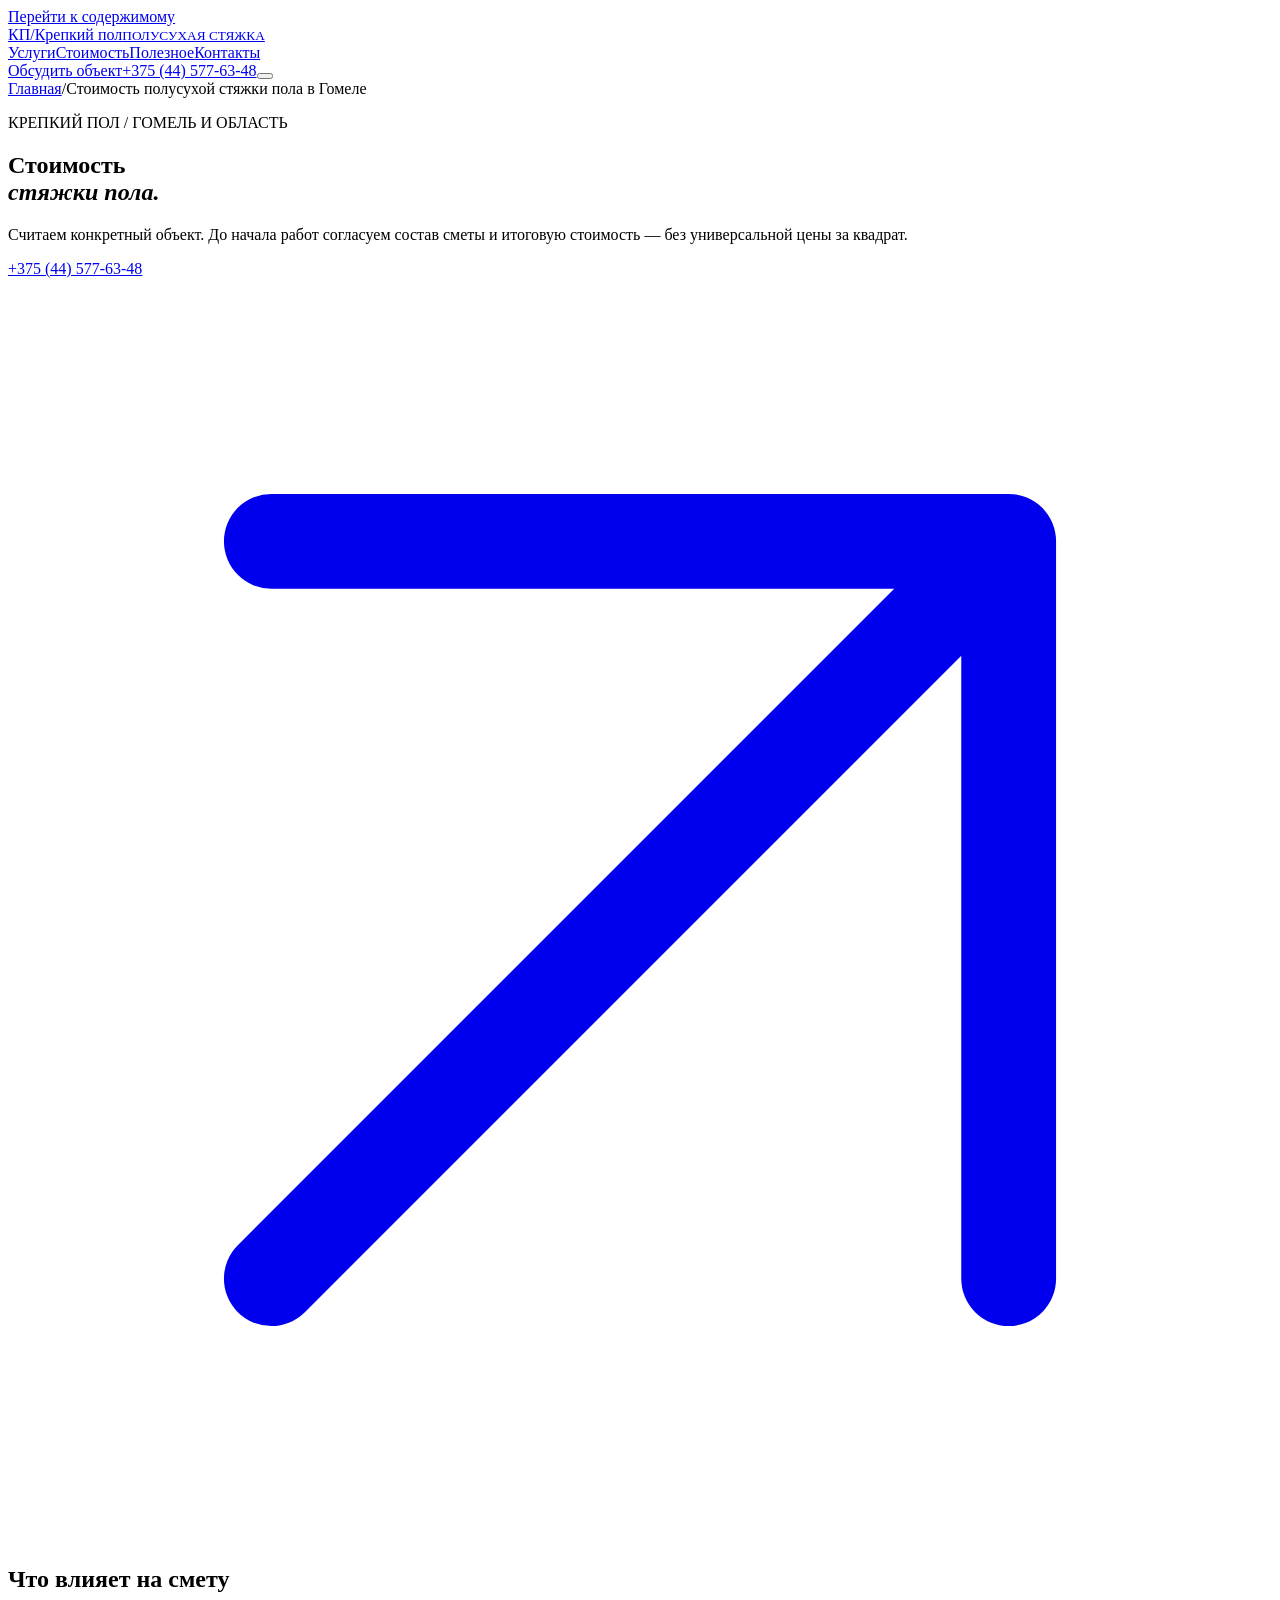
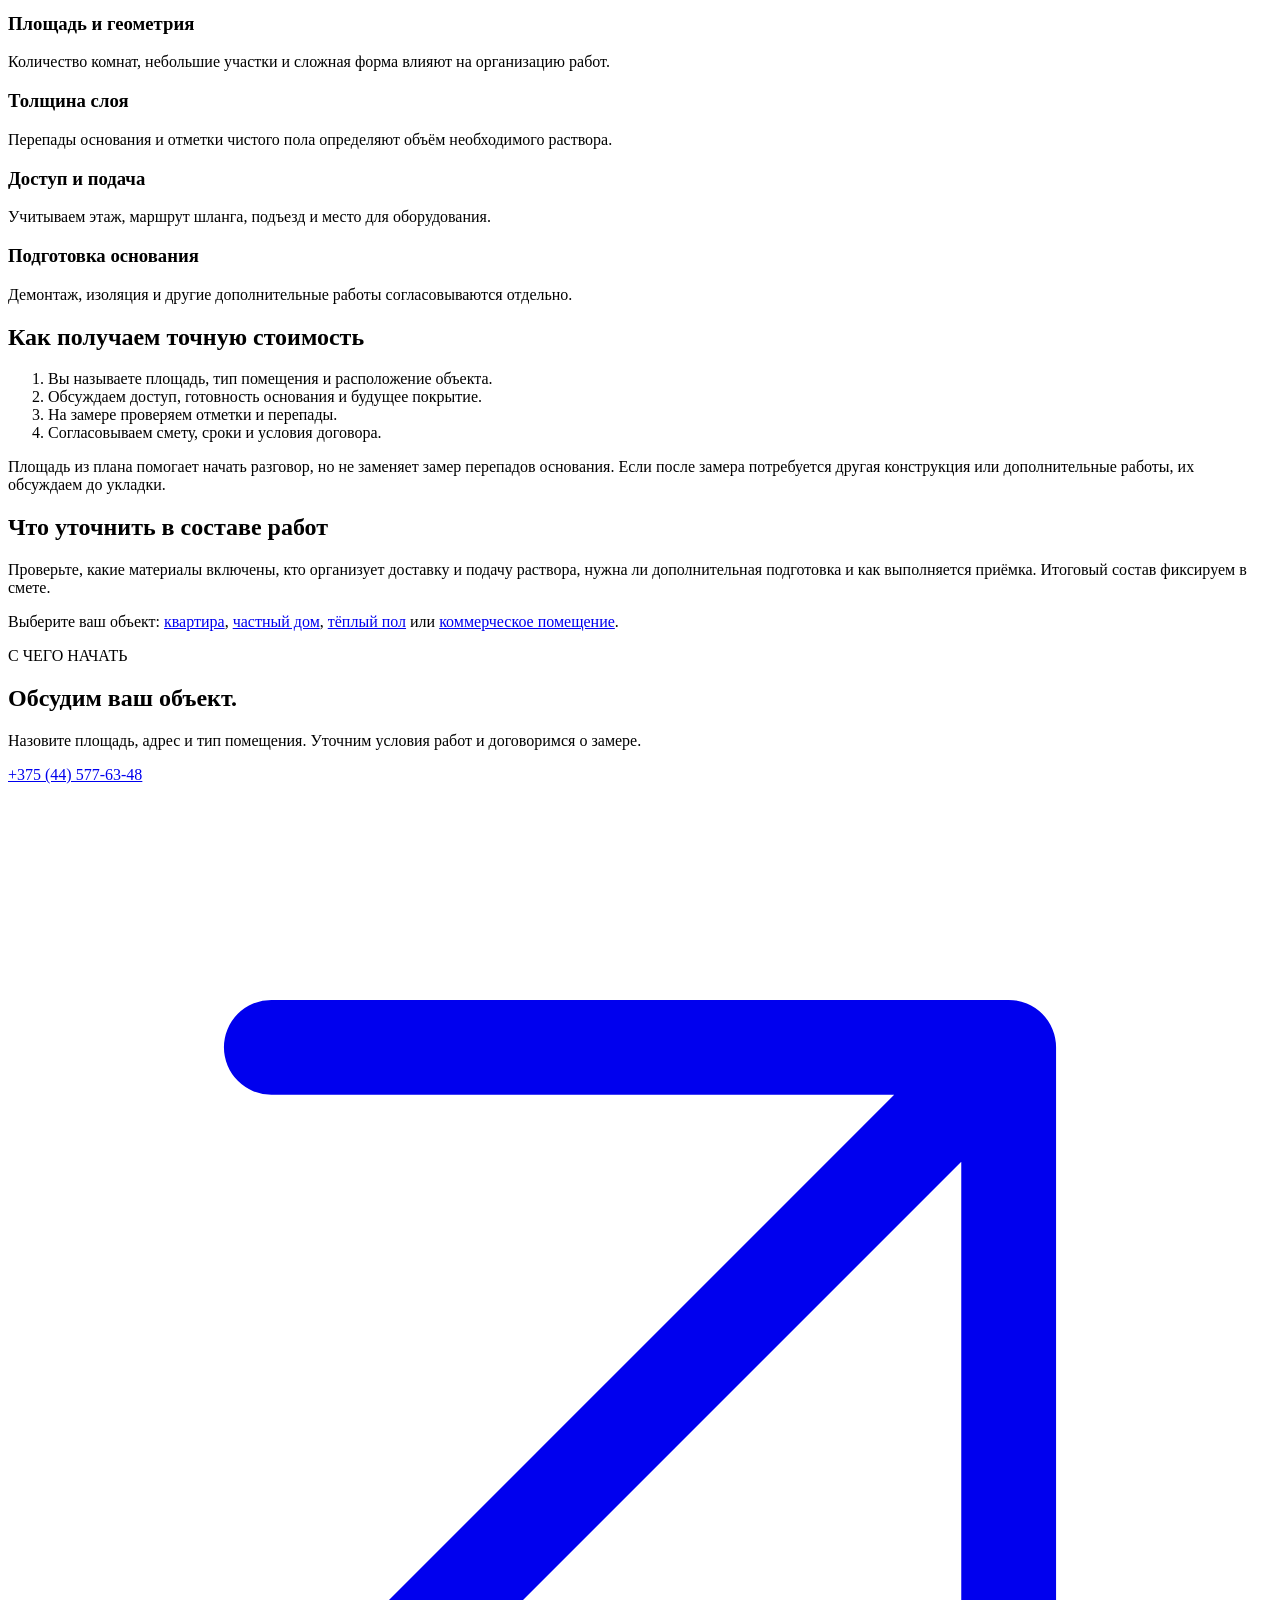
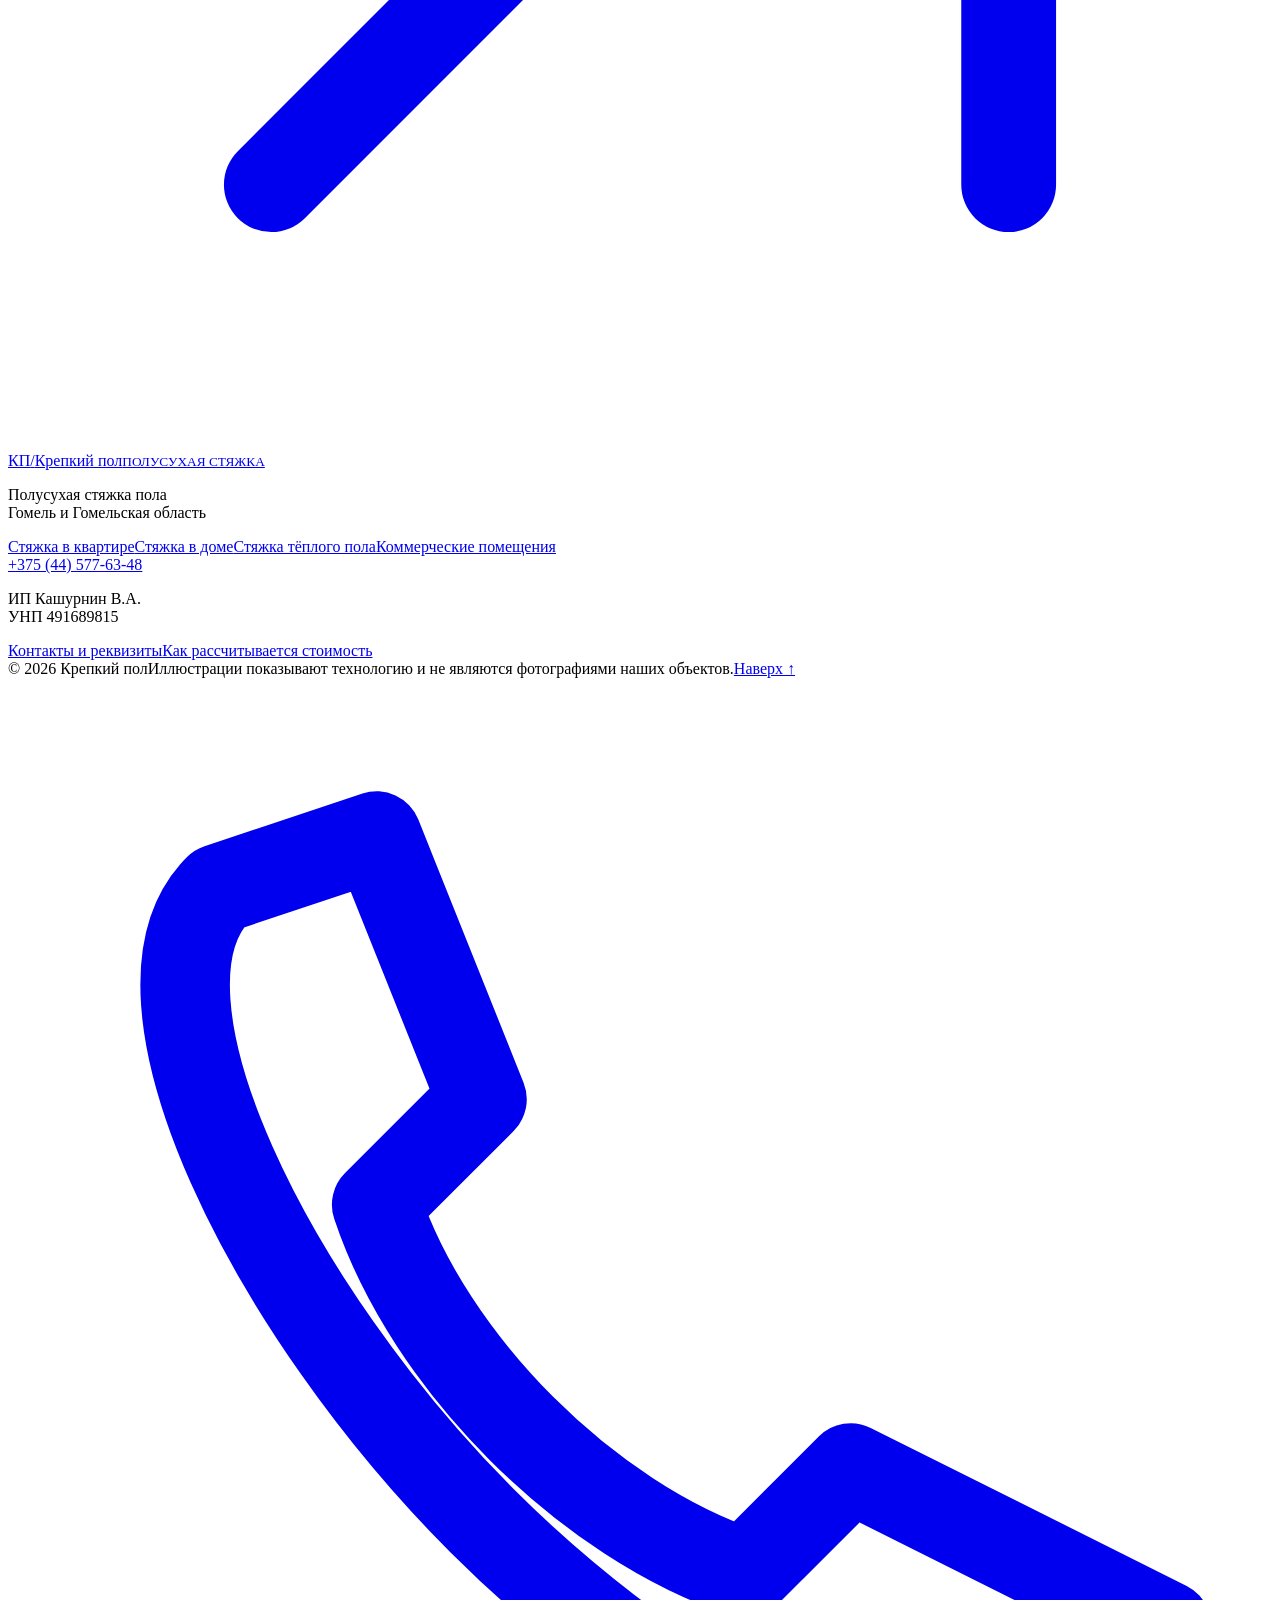
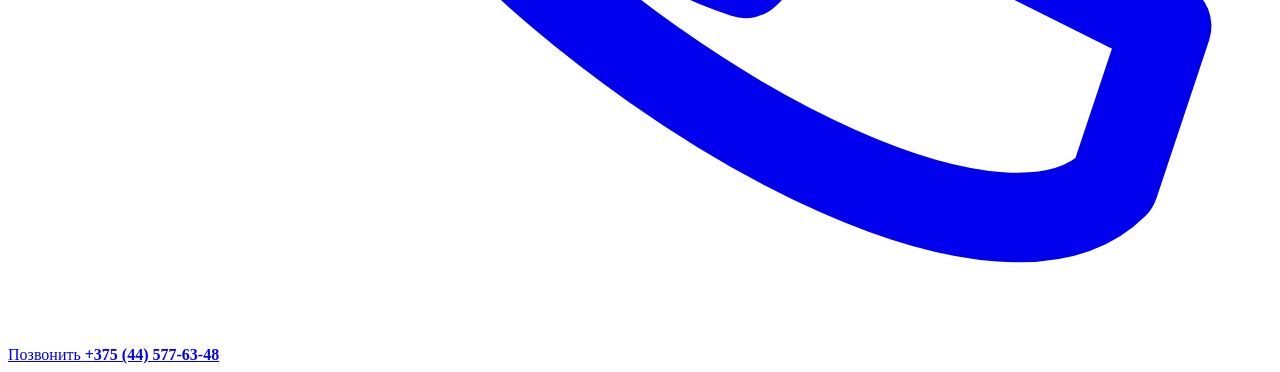
==== commit 3db6a0c4: "Disconnect custom domain and restore GitHub Pages project URLs" ====
--- a/ceny/index.html
+++ b/ceny/index.html
@@ -1,2 +1,2 @@
 <!doctype html>
-<html lang="ru-BY"><head><meta charset="utf-8"><meta name="viewport" content="width=device-width, initial-scale=1"><meta name="theme-color" content="#0d0e10"><title>Стоимость полусухой стяжки пола в Гомеле | Крепкий пол</title><meta name="description" content="Как рассчитывается стоимость стяжки пола в Гомеле: площадь, толщина слоя, подготовка и подача раствора. Точная смета после замера. +375 (44) 577-63-48."><meta name="robots" content="index, follow, max-image-preview:large"><link rel="canonical" href="https://krepkipol.by/ceny/"><meta property="og:type" content="website"><meta property="og:locale" content="ru_BY"><meta property="og:site_name" content="Крепкий пол"><meta property="og:title" content="Стоимость полусухой стяжки пола в Гомеле | Крепкий пол"><meta property="og:description" content="Как рассчитывается стоимость стяжки пола в Гомеле: площадь, толщина слоя, подготовка и подача раствора. Точная смета после замера. +375 (44) 577-63-48."><meta property="og:url" content="https://krepkipol.by/ceny/"><meta property="og:image" content="https://krepkipol.by/assets/og-cover.png"><meta property="og:image:width" content="1200"><meta property="og:image:height" content="630"><meta property="og:image:alt" content="Крепкий пол — полусухая стяжка пола в Гомеле"><meta name="twitter:card" content="summary_large_image"><meta name="twitter:title" content="Стоимость полусухой стяжки пола в Гомеле | Крепкий пол"><meta name="twitter:description" content="Как рассчитывается стоимость стяжки пола в Гомеле: площадь, толщина слоя, подготовка и подача раствора. Точная смета после замера. +375 (44) 577-63-48."><meta name="twitter:image" content="https://krepkipol.by/assets/og-cover.png"><link rel="icon" href="/assets/favicon.svg" type="image/svg+xml"><link rel="icon" href="/assets/favicon.png" type="image/png" sizes="48x48"><link rel="apple-touch-icon" href="/assets/apple-touch-icon.png"><link rel="manifest" href="/site.webmanifest"><link rel="preload" href="/assets/fonts/manrope-regular.woff" as="font" type="font/woff" crossorigin><link rel="stylesheet" href="/styles.css"><link rel="stylesheet" href="/revamp.css"><link rel="stylesheet" href="/site.css"><script type="application/ld+json">{"@context": "https://schema.org", "@graph": [{"@type": "Organization", "@id": "https://krepkipol.by/#organization", "name": "Крепкий пол", "alternateName": "Krepkipol.by", "legalName": "ИП Кашурнин В.А.", "taxID": "491689815", "url": "https://krepkipol.by/", "telephone": "+375445776348", "logo": {"@type": "ImageObject", "url": "https://krepkipol.by/assets/logo.png", "width": 512, "height": 512}, "areaServed": [{"@type": "City", "name": "Гомель"}, {"@type": "AdministrativeArea", "name": "Гомельская область"}], "contactPoint": {"@type": "ContactPoint", "telephone": "+375445776348", "contactType": "customer service", "availableLanguage": "ru"}}, {"@type": "WebSite", "@id": "https://krepkipol.by/#website", "url": "https://krepkipol.by/", "name": "Крепкий пол", "alternateName": "Krepkipol.by", "inLanguage": "ru-BY", "publisher": {"@id": "https://krepkipol.by/#organization"}}, {"@type": "WebPage", "@id": "https://krepkipol.by/ceny/#webpage", "url": "https://krepkipol.by/ceny/", "name": "Стоимость полусухой стяжки пола в Гомеле | Крепкий пол", "description": "Как рассчитывается стоимость стяжки пола в Гомеле: площадь, толщина слоя, подготовка и подача раствора. Точная смета после замера. +375 (44) 577-63-48.", "inLanguage": "ru-BY", "isPartOf": {"@id": "https://krepkipol.by/#website"}, "about": {"@id": "https://krepkipol.by/#organization"}}, {"@type": "BreadcrumbList", "itemListElement": [{"@type": "ListItem", "position": 1, "name": "Главная", "item": "https://krepkipol.by/"}, {"@type": "ListItem", "position": 2, "name": "Стоимость полусухой стяжки пола в Гомеле", "item": "https://krepkipol.by/ceny/"}]}]}</script></head><body><div class="scroll-progress" aria-hidden="true"></div><a class="skip" href="#main">Перейти к содержимому</a><header class="header" id="top"><a class="brand" href="/" aria-label="Крепкий пол — главная"><span class="brand-mark">КП<span>/</span></span><span class="brand-name">Крепкий пол<small>ПОЛУСУХАЯ СТЯЖКА</small></span></a><nav class="nav" id="navigation" aria-label="Основная навигация"><a href="/#solutions">Услуги</a><a href="/ceny/">Стоимость</a><a href="/polezno/">Полезное</a><a href="/kontakty/">Контакты</a></nav><a class="header-phone" href="tel:+375445776348"><span class="phone-label">Обсудить объект</span>+375 (44) 577-63-48</a><button class="menu-toggle" aria-label="Открыть меню" aria-controls="navigation" aria-expanded="false"><span></span><span></span></button></header><main id="main" class="inner-main wrap"><nav class="breadcrumbs" aria-label="Хлебные крошки"><a href="/">Главная</a><span aria-hidden="true">/</span><span aria-current="page">Стоимость полусухой стяжки пола в Гомеле</span></nav><section class="page-heading"><p class="eyebrow">КРЕПКИЙ ПОЛ / ГОМЕЛЬ И ОБЛАСТЬ</p><h1>Стоимость<br><em>стяжки пола.</em></h1><p class="page-lead">Считаем конкретный объект. До начала работ согласуем состав сметы и итоговую стоимость — без универсальной цены за квадрат.</p><a class="button button-primary" href="tel:+375445776348">+375 (44) 577-63-48 <svg viewBox="0 0 24 24" fill="none" aria-hidden="true" focusable="false"><path d="M5 19 19 5M5 5h14v14" stroke="currentColor" stroke-width="1.8" stroke-linecap="round" stroke-linejoin="round"/></svg></a></section><section class="article-section"><h2>Что влияет на смету</h2><div class="factor-grid"><article class="glass"><h3>Площадь и геометрия</h3><p>Количество комнат, небольшие участки и сложная форма влияют на организацию работ.</p></article><article class="glass"><h3>Толщина слоя</h3><p>Перепады основания и отметки чистого пола определяют объём необходимого раствора.</p></article><article class="glass"><h3>Доступ и подача</h3><p>Учитываем этаж, маршрут шланга, подъезд и место для оборудования.</p></article><article class="glass"><h3>Подготовка основания</h3><p>Демонтаж, изоляция и другие дополнительные работы согласовываются отдельно.</p></article></div></section><section class="article-section"><h2>Как получаем точную стоимость</h2><ol><li>Вы называете площадь, тип помещения и расположение объекта.</li><li>Обсуждаем доступ, готовность основания и будущее покрытие.</li><li>На замере проверяем отметки и перепады.</li><li>Согласовываем смету, сроки и условия договора.</li></ol><p>Площадь из плана помогает начать разговор, но не заменяет замер перепадов основания. Если после замера потребуется другая конструкция или дополнительные работы, их обсуждаем до укладки.</p></section><section class="article-section"><h2>Что уточнить в составе работ</h2><p>Проверьте, какие материалы включены, кто организует доставку и подачу раствора, нужна ли дополнительная подготовка и как выполняется приёмка. Итоговый состав фиксируем в смете.</p><p>Выберите ваш объект: <a href="/styazhka-v-kvartire/">квартира</a>, <a href="/styazhka-v-dome/">частный дом</a>, <a href="/styazhka-teplogo-pola/">тёплый пол</a> или <a href="/styazhka-kommercheskih-pomeshcheniy/">коммерческое помещение</a>.</p></section><section class="page-cta glass"><div><p class="eyebrow">С ЧЕГО НАЧАТЬ</p><h2>Обсудим ваш объект.</h2><p>Назовите площадь, адрес и тип помещения. Уточним условия работ и договоримся о замере.</p></div><a class="button button-primary" href="tel:+375445776348">+375 (44) 577-63-48 <svg viewBox="0 0 24 24" fill="none" aria-hidden="true" focusable="false"><path d="M5 19 19 5M5 5h14v14" stroke="currentColor" stroke-width="1.8" stroke-linecap="round" stroke-linejoin="round"/></svg></a></section></main><footer class="footer wrap"><div><a class="brand" href="/"><span class="brand-mark">КП<span>/</span></span><span class="brand-name">Крепкий пол<small>ПОЛУСУХАЯ СТЯЖКА</small></span></a><p>Полусухая стяжка пола<br>Гомель и Гомельская область</p></div><nav aria-label="Услуги в подвале"><a href="/styazhka-v-kvartire/">Стяжка в квартире</a><a href="/styazhka-v-dome/">Стяжка в доме</a><a href="/styazhka-teplogo-pola/">Стяжка тёплого пола</a><a href="/styazhka-kommercheskih-pomeshcheniy/">Коммерческие помещения</a></nav><div class="footer-details"><a class="footer-phone" href="tel:+375445776348">+375 (44) 577-63-48</a><p>ИП Кашурнин В.А.<br>УНП 491689815</p><a href="/kontakty/">Контакты и реквизиты</a><a href="/ceny/">Как рассчитывается стоимость</a></div><div class="footer-bottom"><span>© 2026 Крепкий пол</span><span>Иллюстрации показывают технологию и не являются фотографиями наших объектов.</span><a href="#top">Наверх ↑</a></div></footer><a class="mobile-call" href="tel:+375445776348"><svg viewBox="0 0 24 24" fill="none" aria-hidden="true"><path d="M7 3 4 4c-2 2 1 8 5 12s10 7 12 5l1-3-6-3-2 2c-3-1-6-4-7-7l2-2-2-5Z" stroke="currentColor" stroke-width="1.7" stroke-linejoin="round"/></svg><span>Позвонить <b>+375 (44) 577-63-48</b></span></a><script src="/script.js" defer></script></body></html>
+<html lang="ru-BY"><head><meta charset="utf-8"><meta name="viewport" content="width=device-width, initial-scale=1"><meta name="theme-color" content="#0d0e10"><title>Стоимость полусухой стяжки пола в Гомеле | Крепкий пол</title><meta name="description" content="Как рассчитывается стоимость стяжки пола в Гомеле: площадь, толщина слоя, подготовка и подача раствора. Точная смета после замера. +375 (44) 577-63-48."><meta name="robots" content="index, follow, max-image-preview:large"><link rel="canonical" href="https://yaroslavkiri4ykknifhit-max.github.io/crispy-fortnight/ceny/"><meta property="og:type" content="website"><meta property="og:locale" content="ru_BY"><meta property="og:site_name" content="Крепкий пол"><meta property="og:title" content="Стоимость полусухой стяжки пола в Гомеле | Крепкий пол"><meta property="og:description" content="Как рассчитывается стоимость стяжки пола в Гомеле: площадь, толщина слоя, подготовка и подача раствора. Точная смета после замера. +375 (44) 577-63-48."><meta property="og:url" content="https://yaroslavkiri4ykknifhit-max.github.io/crispy-fortnight/ceny/"><meta property="og:image" content="https://yaroslavkiri4ykknifhit-max.github.io/crispy-fortnight/assets/og-cover.png"><meta property="og:image:width" content="1200"><meta property="og:image:height" content="630"><meta property="og:image:alt" content="Крепкий пол — полусухая стяжка пола в Гомеле"><meta name="twitter:card" content="summary_large_image"><meta name="twitter:title" content="Стоимость полусухой стяжки пола в Гомеле | Крепкий пол"><meta name="twitter:description" content="Как рассчитывается стоимость стяжки пола в Гомеле: площадь, толщина слоя, подготовка и подача раствора. Точная смета после замера. +375 (44) 577-63-48."><meta name="twitter:image" content="https://yaroslavkiri4ykknifhit-max.github.io/crispy-fortnight/assets/og-cover.png"><link rel="icon" href="/crispy-fortnight/assets/favicon.svg" type="image/svg+xml"><link rel="icon" href="/crispy-fortnight/assets/favicon.png" type="image/png" sizes="48x48"><link rel="apple-touch-icon" href="/crispy-fortnight/assets/apple-touch-icon.png"><link rel="manifest" href="/crispy-fortnight/site.webmanifest"><link rel="preload" href="/crispy-fortnight/assets/fonts/manrope-regular.woff" as="font" type="font/woff" crossorigin><link rel="stylesheet" href="/crispy-fortnight/styles.css"><link rel="stylesheet" href="/crispy-fortnight/revamp.css"><link rel="stylesheet" href="/crispy-fortnight/site.css"><script type="application/ld+json">{"@context": "https://schema.org", "@graph": [{"@type": "Organization", "@id": "https://yaroslavkiri4ykknifhit-max.github.io/crispy-fortnight/#organization", "name": "Крепкий пол", "alternateName": "Krepkipol.by", "legalName": "ИП Кашурнин В.А.", "taxID": "491689815", "url": "https://yaroslavkiri4ykknifhit-max.github.io/crispy-fortnight/", "telephone": "+375445776348", "logo": {"@type": "ImageObject", "url": "https://yaroslavkiri4ykknifhit-max.github.io/crispy-fortnight/assets/logo.png", "width": 512, "height": 512}, "areaServed": [{"@type": "City", "name": "Гомель"}, {"@type": "AdministrativeArea", "name": "Гомельская область"}], "contactPoint": {"@type": "ContactPoint", "telephone": "+375445776348", "contactType": "customer service", "availableLanguage": "ru"}}, {"@type": "WebSite", "@id": "https://yaroslavkiri4ykknifhit-max.github.io/crispy-fortnight/#website", "url": "https://yaroslavkiri4ykknifhit-max.github.io/crispy-fortnight/", "name": "Крепкий пол", "alternateName": "Krepkipol.by", "inLanguage": "ru-BY", "publisher": {"@id": "https://yaroslavkiri4ykknifhit-max.github.io/crispy-fortnight/#organization"}}, {"@type": "WebPage", "@id": "https://yaroslavkiri4ykknifhit-max.github.io/crispy-fortnight/ceny/#webpage", "url": "https://yaroslavkiri4ykknifhit-max.github.io/crispy-fortnight/ceny/", "name": "Стоимость полусухой стяжки пола в Гомеле | Крепкий пол", "description": "Как рассчитывается стоимость стяжки пола в Гомеле: площадь, толщина слоя, подготовка и подача раствора. Точная смета после замера. +375 (44) 577-63-48.", "inLanguage": "ru-BY", "isPartOf": {"@id": "https://yaroslavkiri4ykknifhit-max.github.io/crispy-fortnight/#website"}, "about": {"@id": "https://yaroslavkiri4ykknifhit-max.github.io/crispy-fortnight/#organization"}}, {"@type": "BreadcrumbList", "itemListElement": [{"@type": "ListItem", "position": 1, "name": "Главная", "item": "https://yaroslavkiri4ykknifhit-max.github.io/crispy-fortnight/"}, {"@type": "ListItem", "position": 2, "name": "Стоимость полусухой стяжки пола в Гомеле", "item": "https://yaroslavkiri4ykknifhit-max.github.io/crispy-fortnight/ceny/"}]}]}</script></head><body><div class="scroll-progress" aria-hidden="true"></div><a class="skip" href="#main">Перейти к содержимому</a><header class="header" id="top"><a class="brand" href="/crispy-fortnight/" aria-label="Крепкий пол — главная"><span class="brand-mark">КП<span>/</span></span><span class="brand-name">Крепкий пол<small>ПОЛУСУХАЯ СТЯЖКА</small></span></a><nav class="nav" id="navigation" aria-label="Основная навигация"><a href="/crispy-fortnight/#solutions">Услуги</a><a href="/crispy-fortnight/ceny/">Стоимость</a><a href="/crispy-fortnight/polezno/">Полезное</a><a href="/crispy-fortnight/kontakty/">Контакты</a></nav><a class="header-phone" href="tel:+375445776348"><span class="phone-label">Обсудить объект</span>+375 (44) 577-63-48</a><button class="menu-toggle" aria-label="Открыть меню" aria-controls="navigation" aria-expanded="false"><span></span><span></span></button></header><main id="main" class="inner-main wrap"><nav class="breadcrumbs" aria-label="Хлебные крошки"><a href="/crispy-fortnight/">Главная</a><span aria-hidden="true">/</span><span aria-current="page">Стоимость полусухой стяжки пола в Гомеле</span></nav><section class="page-heading"><p class="eyebrow">КРЕПКИЙ ПОЛ / ГОМЕЛЬ И ОБЛАСТЬ</p><h1>Стоимость<br><em>стяжки пола.</em></h1><p class="page-lead">Считаем конкретный объект. До начала работ согласуем состав сметы и итоговую стоимость — без универсальной цены за квадрат.</p><a class="button button-primary" href="tel:+375445776348">+375 (44) 577-63-48 <svg viewBox="0 0 24 24" fill="none" aria-hidden="true" focusable="false"><path d="M5 19 19 5M5 5h14v14" stroke="currentColor" stroke-width="1.8" stroke-linecap="round" stroke-linejoin="round"/></svg></a></section><section class="article-section"><h2>Что влияет на смету</h2><div class="factor-grid"><article class="glass"><h3>Площадь и геометрия</h3><p>Количество комнат, небольшие участки и сложная форма влияют на организацию работ.</p></article><article class="glass"><h3>Толщина слоя</h3><p>Перепады основания и отметки чистого пола определяют объём необходимого раствора.</p></article><article class="glass"><h3>Доступ и подача</h3><p>Учитываем этаж, маршрут шланга, подъезд и место для оборудования.</p></article><article class="glass"><h3>Подготовка основания</h3><p>Демонтаж, изоляция и другие дополнительные работы согласовываются отдельно.</p></article></div></section><section class="article-section"><h2>Как получаем точную стоимость</h2><ol><li>Вы называете площадь, тип помещения и расположение объекта.</li><li>Обсуждаем доступ, готовность основания и будущее покрытие.</li><li>На замере проверяем отметки и перепады.</li><li>Согласовываем смету, сроки и условия договора.</li></ol><p>Площадь из плана помогает начать разговор, но не заменяет замер перепадов основания. Если после замера потребуется другая конструкция или дополнительные работы, их обсуждаем до укладки.</p></section><section class="article-section"><h2>Что уточнить в составе работ</h2><p>Проверьте, какие материалы включены, кто организует доставку и подачу раствора, нужна ли дополнительная подготовка и как выполняется приёмка. Итоговый состав фиксируем в смете.</p><p>Выберите ваш объект: <a href="/crispy-fortnight/styazhka-v-kvartire/">квартира</a>, <a href="/crispy-fortnight/styazhka-v-dome/">частный дом</a>, <a href="/crispy-fortnight/styazhka-teplogo-pola/">тёплый пол</a> или <a href="/crispy-fortnight/styazhka-kommercheskih-pomeshcheniy/">коммерческое помещение</a>.</p></section><section class="page-cta glass"><div><p class="eyebrow">С ЧЕГО НАЧАТЬ</p><h2>Обсудим ваш объект.</h2><p>Назовите площадь, адрес и тип помещения. Уточним условия работ и договоримся о замере.</p></div><a class="button button-primary" href="tel:+375445776348">+375 (44) 577-63-48 <svg viewBox="0 0 24 24" fill="none" aria-hidden="true" focusable="false"><path d="M5 19 19 5M5 5h14v14" stroke="currentColor" stroke-width="1.8" stroke-linecap="round" stroke-linejoin="round"/></svg></a></section></main><footer class="footer wrap"><div><a class="brand" href="/crispy-fortnight/"><span class="brand-mark">КП<span>/</span></span><span class="brand-name">Крепкий пол<small>ПОЛУСУХАЯ СТЯЖКА</small></span></a><p>Полусухая стяжка пола<br>Гомель и Гомельская область</p></div><nav aria-label="Услуги в подвале"><a href="/crispy-fortnight/styazhka-v-kvartire/">Стяжка в квартире</a><a href="/crispy-fortnight/styazhka-v-dome/">Стяжка в доме</a><a href="/crispy-fortnight/styazhka-teplogo-pola/">Стяжка тёплого пола</a><a href="/crispy-fortnight/styazhka-kommercheskih-pomeshcheniy/">Коммерческие помещения</a></nav><div class="footer-details"><a class="footer-phone" href="tel:+375445776348">+375 (44) 577-63-48</a><p>ИП Кашурнин В.А.<br>УНП 491689815</p><a href="/crispy-fortnight/kontakty/">Контакты и реквизиты</a><a href="/crispy-fortnight/ceny/">Как рассчитывается стоимость</a></div><div class="footer-bottom"><span>© 2026 Крепкий пол</span><span>Иллюстрации показывают технологию и не являются фотографиями наших объектов.</span><a href="#top">Наверх ↑</a></div></footer><a class="mobile-call" href="tel:+375445776348"><svg viewBox="0 0 24 24" fill="none" aria-hidden="true"><path d="M7 3 4 4c-2 2 1 8 5 12s10 7 12 5l1-3-6-3-2 2c-3-1-6-4-7-7l2-2-2-5Z" stroke="currentColor" stroke-width="1.7" stroke-linejoin="round"/></svg><span>Позвонить <b>+375 (44) 577-63-48</b></span></a><script src="/crispy-fortnight/script.js" defer></script></body></html>
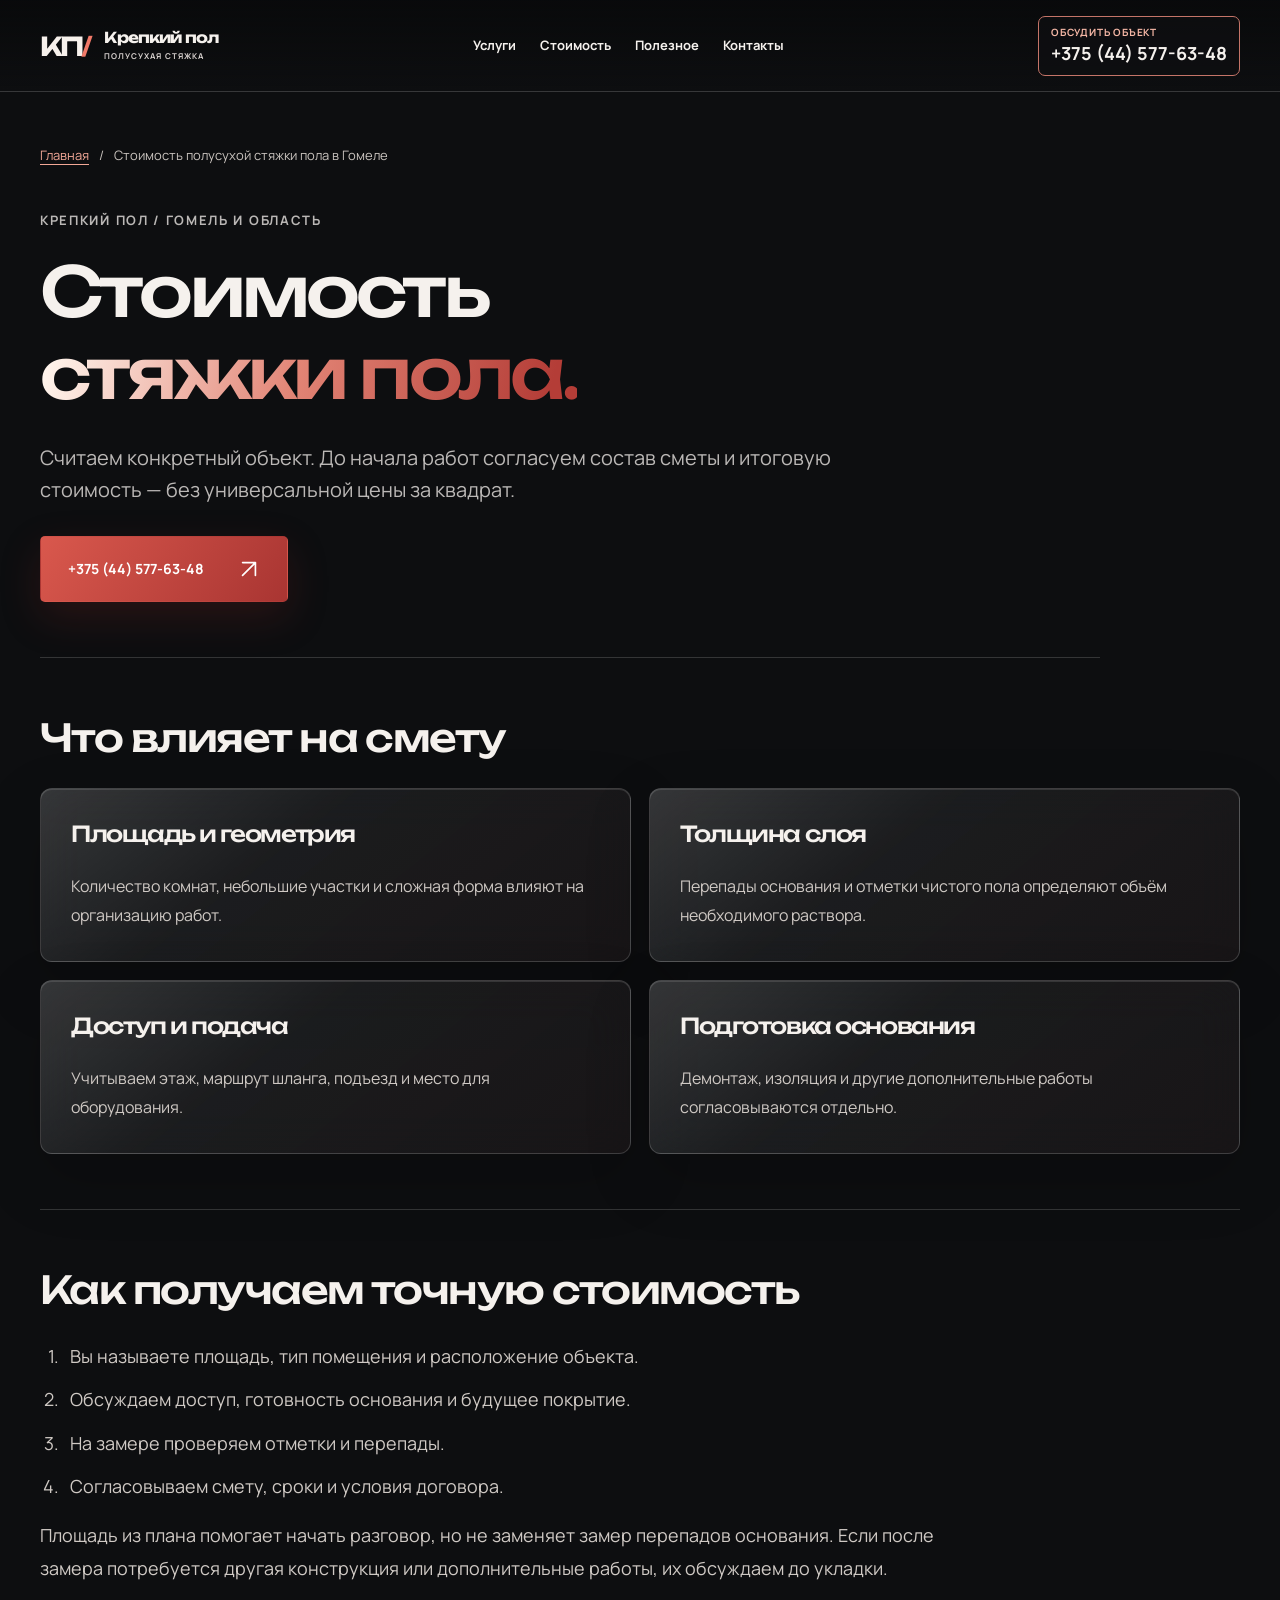
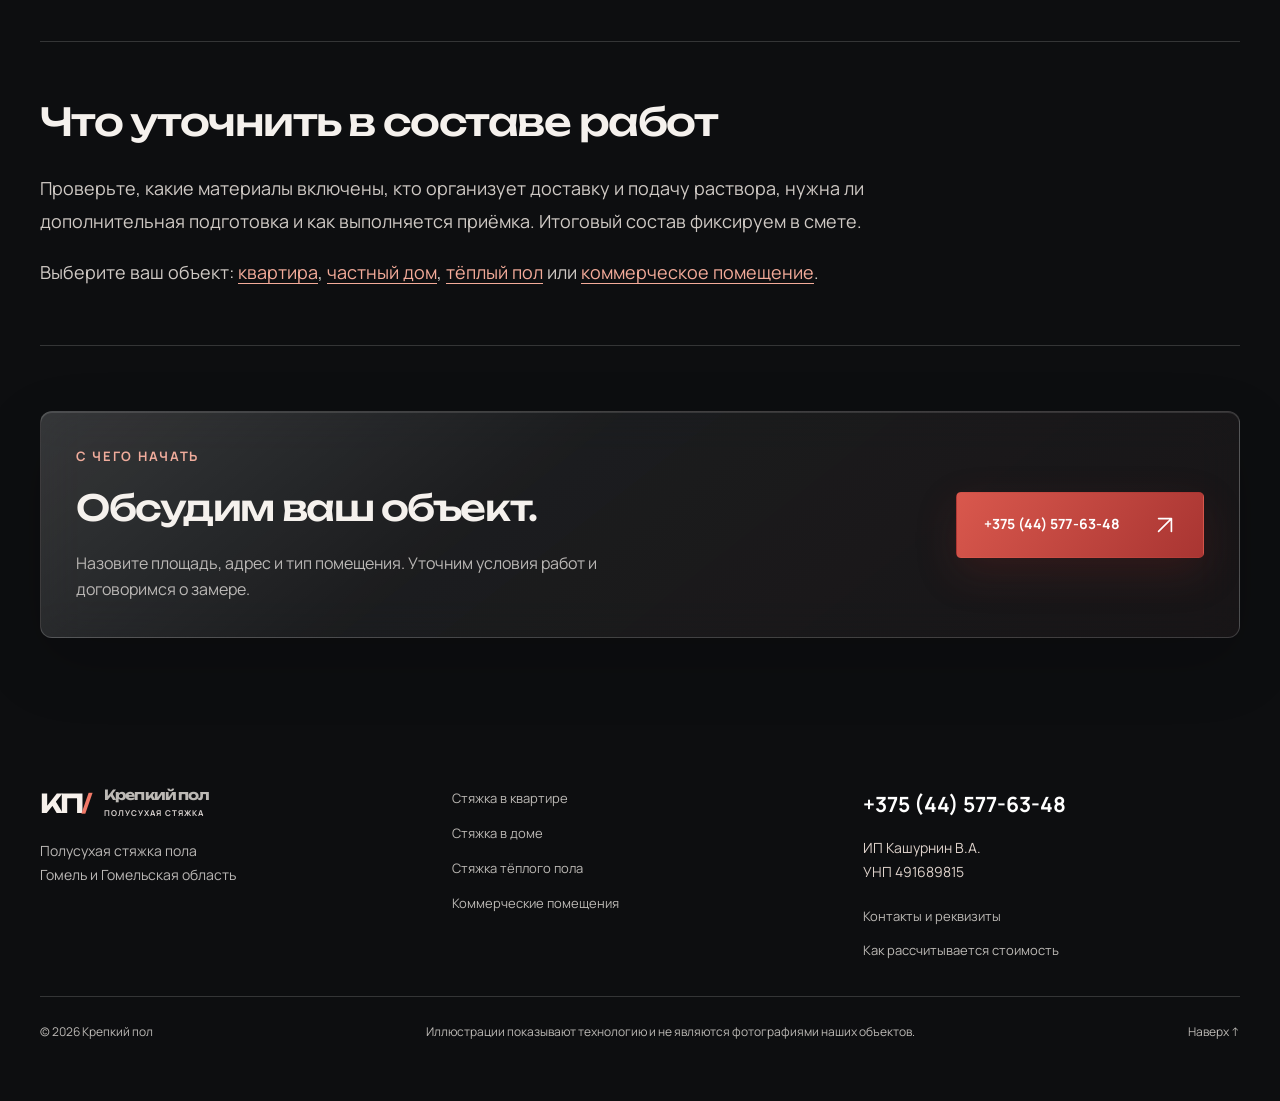
==== commit 0be6c6b4: "Prepare krepkipol.by domain-root deployment on external hosting" ====
--- a/ceny/index.html
+++ b/ceny/index.html
@@ -1,2 +1,25 @@
 <!doctype html>
-<html lang="ru-BY"><head><meta charset="utf-8"><meta name="viewport" content="width=device-width, initial-scale=1"><meta name="theme-color" content="#0d0e10"><title>Стоимость полусухой стяжки пола в Гомеле | Крепкий пол</title><meta name="description" content="Как рассчитывается стоимость стяжки пола в Гомеле: площадь, толщина слоя, подготовка и подача раствора. Точная смета после замера. +375 (44) 577-63-48."><meta name="robots" content="index, follow, max-image-preview:large"><link rel="canonical" href="https://yaroslavkiri4ykknifhit-max.github.io/crispy-fortnight/ceny/"><meta property="og:type" content="website"><meta property="og:locale" content="ru_BY"><meta property="og:site_name" content="Крепкий пол"><meta property="og:title" content="Стоимость полусухой стяжки пола в Гомеле | Крепкий пол"><meta property="og:description" content="Как рассчитывается стоимость стяжки пола в Гомеле: площадь, толщина слоя, подготовка и подача раствора. Точная смета после замера. +375 (44) 577-63-48."><meta property="og:url" content="https://yaroslavkiri4ykknifhit-max.github.io/crispy-fortnight/ceny/"><meta property="og:image" content="https://yaroslavkiri4ykknifhit-max.github.io/crispy-fortnight/assets/og-cover.png"><meta property="og:image:width" content="1200"><meta property="og:image:height" content="630"><meta property="og:image:alt" content="Крепкий пол — полусухая стяжка пола в Гомеле"><meta name="twitter:card" content="summary_large_image"><meta name="twitter:title" content="Стоимость полусухой стяжки пола в Гомеле | Крепкий пол"><meta name="twitter:description" content="Как рассчитывается стоимость стяжки пола в Гомеле: площадь, толщина слоя, подготовка и подача раствора. Точная смета после замера. +375 (44) 577-63-48."><meta name="twitter:image" content="https://yaroslavkiri4ykknifhit-max.github.io/crispy-fortnight/assets/og-cover.png"><link rel="icon" href="/crispy-fortnight/assets/favicon.svg" type="image/svg+xml"><link rel="icon" href="/crispy-fortnight/assets/favicon.png" type="image/png" sizes="48x48"><link rel="apple-touch-icon" href="/crispy-fortnight/assets/apple-touch-icon.png"><link rel="manifest" href="/crispy-fortnight/site.webmanifest"><link rel="preload" href="/crispy-fortnight/assets/fonts/manrope-regular.woff" as="font" type="font/woff" crossorigin><link rel="stylesheet" href="/crispy-fortnight/styles.css"><link rel="stylesheet" href="/crispy-fortnight/revamp.css"><link rel="stylesheet" href="/crispy-fortnight/site.css"><script type="application/ld+json">{"@context": "https://schema.org", "@graph": [{"@type": "Organization", "@id": "https://yaroslavkiri4ykknifhit-max.github.io/crispy-fortnight/#organization", "name": "Крепкий пол", "alternateName": "Krepkipol.by", "legalName": "ИП Кашурнин В.А.", "taxID": "491689815", "url": "https://yaroslavkiri4ykknifhit-max.github.io/crispy-fortnight/", "telephone": "+375445776348", "logo": {"@type": "ImageObject", "url": "https://yaroslavkiri4ykknifhit-max.github.io/crispy-fortnight/assets/logo.png", "width": 512, "height": 512}, "areaServed": [{"@type": "City", "name": "Гомель"}, {"@type": "AdministrativeArea", "name": "Гомельская область"}], "contactPoint": {"@type": "ContactPoint", "telephone": "+375445776348", "contactType": "customer service", "availableLanguage": "ru"}}, {"@type": "WebSite", "@id": "https://yaroslavkiri4ykknifhit-max.github.io/crispy-fortnight/#website", "url": "https://yaroslavkiri4ykknifhit-max.github.io/crispy-fortnight/", "name": "Крепкий пол", "alternateName": "Krepkipol.by", "inLanguage": "ru-BY", "publisher": {"@id": "https://yaroslavkiri4ykknifhit-max.github.io/crispy-fortnight/#organization"}}, {"@type": "WebPage", "@id": "https://yaroslavkiri4ykknifhit-max.github.io/crispy-fortnight/ceny/#webpage", "url": "https://yaroslavkiri4ykknifhit-max.github.io/crispy-fortnight/ceny/", "name": "Стоимость полусухой стяжки пола в Гомеле | Крепкий пол", "description": "Как рассчитывается стоимость стяжки пола в Гомеле: площадь, толщина слоя, подготовка и подача раствора. Точная смета после замера. +375 (44) 577-63-48.", "inLanguage": "ru-BY", "isPartOf": {"@id": "https://yaroslavkiri4ykknifhit-max.github.io/crispy-fortnight/#website"}, "about": {"@id": "https://yaroslavkiri4ykknifhit-max.github.io/crispy-fortnight/#organization"}}, {"@type": "BreadcrumbList", "itemListElement": [{"@type": "ListItem", "position": 1, "name": "Главная", "item": "https://yaroslavkiri4ykknifhit-max.github.io/crispy-fortnight/"}, {"@type": "ListItem", "position": 2, "name": "Стоимость полусухой стяжки пола в Гомеле", "item": "https://yaroslavkiri4ykknifhit-max.github.io/crispy-fortnight/ceny/"}]}]}</script></head><body><div class="scroll-progress" aria-hidden="true"></div><a class="skip" href="#main">Перейти к содержимому</a><header class="header" id="top"><a class="brand" href="/crispy-fortnight/" aria-label="Крепкий пол — главная"><span class="brand-mark">КП<span>/</span></span><span class="brand-name">Крепкий пол<small>ПОЛУСУХАЯ СТЯЖКА</small></span></a><nav class="nav" id="navigation" aria-label="Основная навигация"><a href="/crispy-fortnight/#solutions">Услуги</a><a href="/crispy-fortnight/ceny/">Стоимость</a><a href="/crispy-fortnight/polezno/">Полезное</a><a href="/crispy-fortnight/kontakty/">Контакты</a></nav><a class="header-phone" href="tel:+375445776348"><span class="phone-label">Обсудить объект</span>+375 (44) 577-63-48</a><button class="menu-toggle" aria-label="Открыть меню" aria-controls="navigation" aria-expanded="false"><span></span><span></span></button></header><main id="main" class="inner-main wrap"><nav class="breadcrumbs" aria-label="Хлебные крошки"><a href="/crispy-fortnight/">Главная</a><span aria-hidden="true">/</span><span aria-current="page">Стоимость полусухой стяжки пола в Гомеле</span></nav><section class="page-heading"><p class="eyebrow">КРЕПКИЙ ПОЛ / ГОМЕЛЬ И ОБЛАСТЬ</p><h1>Стоимость<br><em>стяжки пола.</em></h1><p class="page-lead">Считаем конкретный объект. До начала работ согласуем состав сметы и итоговую стоимость — без универсальной цены за квадрат.</p><a class="button button-primary" href="tel:+375445776348">+375 (44) 577-63-48 <svg viewBox="0 0 24 24" fill="none" aria-hidden="true" focusable="false"><path d="M5 19 19 5M5 5h14v14" stroke="currentColor" stroke-width="1.8" stroke-linecap="round" stroke-linejoin="round"/></svg></a></section><section class="article-section"><h2>Что влияет на смету</h2><div class="factor-grid"><article class="glass"><h3>Площадь и геометрия</h3><p>Количество комнат, небольшие участки и сложная форма влияют на организацию работ.</p></article><article class="glass"><h3>Толщина слоя</h3><p>Перепады основания и отметки чистого пола определяют объём необходимого раствора.</p></article><article class="glass"><h3>Доступ и подача</h3><p>Учитываем этаж, маршрут шланга, подъезд и место для оборудования.</p></article><article class="glass"><h3>Подготовка основания</h3><p>Демонтаж, изоляция и другие дополнительные работы согласовываются отдельно.</p></article></div></section><section class="article-section"><h2>Как получаем точную стоимость</h2><ol><li>Вы называете площадь, тип помещения и расположение объекта.</li><li>Обсуждаем доступ, готовность основания и будущее покрытие.</li><li>На замере проверяем отметки и перепады.</li><li>Согласовываем смету, сроки и условия договора.</li></ol><p>Площадь из плана помогает начать разговор, но не заменяет замер перепадов основания. Если после замера потребуется другая конструкция или дополнительные работы, их обсуждаем до укладки.</p></section><section class="article-section"><h2>Что уточнить в составе работ</h2><p>Проверьте, какие материалы включены, кто организует доставку и подачу раствора, нужна ли дополнительная подготовка и как выполняется приёмка. Итоговый состав фиксируем в смете.</p><p>Выберите ваш объект: <a href="/crispy-fortnight/styazhka-v-kvartire/">квартира</a>, <a href="/crispy-fortnight/styazhka-v-dome/">частный дом</a>, <a href="/crispy-fortnight/styazhka-teplogo-pola/">тёплый пол</a> или <a href="/crispy-fortnight/styazhka-kommercheskih-pomeshcheniy/">коммерческое помещение</a>.</p></section><section class="page-cta glass"><div><p class="eyebrow">С ЧЕГО НАЧАТЬ</p><h2>Обсудим ваш объект.</h2><p>Назовите площадь, адрес и тип помещения. Уточним условия работ и договоримся о замере.</p></div><a class="button button-primary" href="tel:+375445776348">+375 (44) 577-63-48 <svg viewBox="0 0 24 24" fill="none" aria-hidden="true" focusable="false"><path d="M5 19 19 5M5 5h14v14" stroke="currentColor" stroke-width="1.8" stroke-linecap="round" stroke-linejoin="round"/></svg></a></section></main><footer class="footer wrap"><div><a class="brand" href="/crispy-fortnight/"><span class="brand-mark">КП<span>/</span></span><span class="brand-name">Крепкий пол<small>ПОЛУСУХАЯ СТЯЖКА</small></span></a><p>Полусухая стяжка пола<br>Гомель и Гомельская область</p></div><nav aria-label="Услуги в подвале"><a href="/crispy-fortnight/styazhka-v-kvartire/">Стяжка в квартире</a><a href="/crispy-fortnight/styazhka-v-dome/">Стяжка в доме</a><a href="/crispy-fortnight/styazhka-teplogo-pola/">Стяжка тёплого пола</a><a href="/crispy-fortnight/styazhka-kommercheskih-pomeshcheniy/">Коммерческие помещения</a></nav><div class="footer-details"><a class="footer-phone" href="tel:+375445776348">+375 (44) 577-63-48</a><p>ИП Кашурнин В.А.<br>УНП 491689815</p><a href="/crispy-fortnight/kontakty/">Контакты и реквизиты</a><a href="/crispy-fortnight/ceny/">Как рассчитывается стоимость</a></div><div class="footer-bottom"><span>© 2026 Крепкий пол</span><span>Иллюстрации показывают технологию и не являются фотографиями наших объектов.</span><a href="#top">Наверх ↑</a></div></footer><a class="mobile-call" href="tel:+375445776348"><svg viewBox="0 0 24 24" fill="none" aria-hidden="true"><path d="M7 3 4 4c-2 2 1 8 5 12s10 7 12 5l1-3-6-3-2 2c-3-1-6-4-7-7l2-2-2-5Z" stroke="currentColor" stroke-width="1.7" stroke-linejoin="round"/></svg><span>Позвонить <b>+375 (44) 577-63-48</b></span></a><script src="/crispy-fortnight/script.js" defer></script></body></html>
+<html lang="ru-BY"><head><meta charset="utf-8">
+<!-- Google tag (gtag.js) -->
+<script async src="https://www.googletagmanager.com/gtag/js?id=G-V1LNWC9XXD"></script>
+<script>
+  window.dataLayer = window.dataLayer || [];
+  function gtag(){dataLayer.push(arguments);}
+  gtag('js', new Date());
+  gtag('config', 'G-V1LNWC9XXD');
+</script>
+<meta name="viewport" content="width=device-width, initial-scale=1"><meta name="theme-color" content="#0d0e10"><title>Стоимость полусухой стяжки пола в Гомеле | Крепкий пол</title><meta name="description" content="Как рассчитывается стоимость стяжки пола в Гомеле: площадь, толщина слоя, подготовка и подача раствора. Точная смета после замера. +375 (44) 577-63-48."><meta name="robots" content="index, follow, max-image-preview:large"><link rel="canonical" href="https://krepkipol.by/ceny/"><meta property="og:type" content="website"><meta property="og:locale" content="ru_BY"><meta property="og:site_name" content="Крепкий пол"><meta property="og:title" content="Стоимость полусухой стяжки пола в Гомеле | Крепкий пол"><meta property="og:description" content="Как рассчитывается стоимость стяжки пола в Гомеле: площадь, толщина слоя, подготовка и подача раствора. Точная смета после замера. +375 (44) 577-63-48."><meta property="og:url" content="https://krepkipol.by/ceny/"><meta property="og:image" content="https://krepkipol.by/assets/og-cover.png"><meta property="og:image:width" content="1200"><meta property="og:image:height" content="630"><meta property="og:image:alt" content="Крепкий пол — полусухая стяжка пола в Гомеле"><meta name="twitter:card" content="summary_large_image"><meta name="twitter:title" content="Стоимость полусухой стяжки пола в Гомеле | Крепкий пол"><meta name="twitter:description" content="Как рассчитывается стоимость стяжки пола в Гомеле: площадь, толщина слоя, подготовка и подача раствора. Точная смета после замера. +375 (44) 577-63-48."><meta name="twitter:image" content="https://krepkipol.by/assets/og-cover.png"><link rel="icon" href="/assets/favicon.svg" type="image/svg+xml"><link rel="icon" href="/assets/favicon.png" type="image/png" sizes="48x48"><link rel="apple-touch-icon" href="/assets/apple-touch-icon.png"><link rel="manifest" href="/site.webmanifest"><link rel="preload" href="/assets/fonts/manrope-regular.woff" as="font" type="font/woff" crossorigin><link rel="stylesheet" href="/styles.css"><link rel="stylesheet" href="/revamp.css"><link rel="stylesheet" href="/site.css"><script type="application/ld+json">{"@context": "https://schema.org", "@graph": [{"@type": "Organization", "@id": "https://krepkipol.by/#organization", "name": "Крепкий пол", "alternateName": "Krepkipol.by", "legalName": "ИП Кашурнин В.А.", "taxID": "491689815", "url": "https://krepkipol.by/", "telephone": "+375445776348", "logo": {"@type": "ImageObject", "url": "https://krepkipol.by/assets/logo.png", "width": 512, "height": 512}, "areaServed": [{"@type": "City", "name": "Гомель"}, {"@type": "AdministrativeArea", "name": "Гомельская область"}], "contactPoint": {"@type": "ContactPoint", "telephone": "+375445776348", "contactType": "customer service", "availableLanguage": "ru"}}, {"@type": "WebSite", "@id": "https://krepkipol.by/#website", "url": "https://krepkipol.by/", "name": "Крепкий пол", "alternateName": "Krepkipol.by", "inLanguage": "ru-BY", "publisher": {"@id": "https://krepkipol.by/#organization"}}, {"@type": "WebPage", "@id": "https://krepkipol.by/ceny/#webpage", "url": "https://krepkipol.by/ceny/", "name": "Стоимость полусухой стяжки пола в Гомеле | Крепкий пол", "description": "Как рассчитывается стоимость стяжки пола в Гомеле: площадь, толщина слоя, подготовка и подача раствора. Точная смета после замера. +375 (44) 577-63-48.", "inLanguage": "ru-BY", "isPartOf": {"@id": "https://krepkipol.by/#website"}, "about": {"@id": "https://krepkipol.by/#organization"}}, {"@type": "BreadcrumbList", "itemListElement": [{"@type": "ListItem", "position": 1, "name": "Главная", "item": "https://krepkipol.by/"}, {"@type": "ListItem", "position": 2, "name": "Стоимость полусухой стяжки пола в Гомеле", "item": "https://krepkipol.by/ceny/"}]}]}</script></head><body>
+<!-- Yandex.Metrika counter -->
+<script type="text/javascript">
+    (function(m,e,t,r,i,k,a){
+        m[i]=m[i]||function(){(m[i].a=m[i].a||[]).push(arguments)};
+        m[i].l=1*new Date();
+        for (var j = 0; j < document.scripts.length; j++) {if (document.scripts[j].src === r) { return; }}
+        k=e.createElement(t),a=e.getElementsByTagName(t)[0],k.async=1,k.src=r,a.parentNode.insertBefore(k,a)
+    })(window, document,'script','https://mc.yandex.ru/metrika/tag.js?id=113597384', 'ym');
+
+    ym(113597384, 'init', {ssr:true, webvisor:true, clickmap:true, ecommerce:"dataLayer", referrer: document.referrer, url: location.href, accurateTrackBounce:true, trackLinks:true});
+</script>
+<noscript><div><img src="https://mc.yandex.ru/watch/113597384" width="1" height="1" style="position:absolute; left:-9999px;" alt="" /></div></noscript>
+<!-- /Yandex.Metrika counter -->
+<div class="scroll-progress" aria-hidden="true"></div><a class="skip" href="#main">Перейти к содержимому</a><header class="header" id="top"><a class="brand" href="/" aria-label="Крепкий пол — главная"><span class="brand-mark">КП<span>/</span></span><span class="brand-name">Крепкий пол<small>ПОЛУСУХАЯ СТЯЖКА</small></span></a><nav class="nav" id="navigation" aria-label="Основная навигация"><a href="/#solutions">Услуги</a><a href="/ceny/">Стоимость</a><a href="/polezno/">Полезное</a><a href="/kontakty/">Контакты</a></nav><a class="header-phone" href="tel:+375445776348"><span class="phone-label">Обсудить объект</span>+375 (44) 577-63-48</a><button class="menu-toggle" aria-label="Открыть меню" aria-controls="navigation" aria-expanded="false"><span></span><span></span></button></header><main id="main" class="inner-main wrap"><nav class="breadcrumbs" aria-label="Хлебные крошки"><a href="/">Главная</a><span aria-hidden="true">/</span><span aria-current="page">Стоимость полусухой стяжки пола в Гомеле</span></nav><section class="page-heading"><p class="eyebrow">КРЕПКИЙ ПОЛ / ГОМЕЛЬ И ОБЛАСТЬ</p><h1>Стоимость<br><em>стяжки пола.</em></h1><p class="page-lead">Считаем конкретный объект. До начала работ согласуем состав сметы и итоговую стоимость — без универсальной цены за квадрат.</p><a class="button button-primary" href="tel:+375445776348">+375 (44) 577-63-48 <svg viewBox="0 0 24 24" fill="none" aria-hidden="true" focusable="false"><path d="M5 19 19 5M5 5h14v14" stroke="currentColor" stroke-width="1.8" stroke-linecap="round" stroke-linejoin="round"/></svg></a></section><section class="article-section"><h2>Что влияет на смету</h2><div class="factor-grid"><article class="glass"><h3>Площадь и геометрия</h3><p>Количество комнат, небольшие участки и сложная форма влияют на организацию работ.</p></article><article class="glass"><h3>Толщина слоя</h3><p>Перепады основания и отметки чистого пола определяют объём необходимого раствора.</p></article><article class="glass"><h3>Доступ и подача</h3><p>Учитываем этаж, маршрут шланга, подъезд и место для оборудования.</p></article><article class="glass"><h3>Подготовка основания</h3><p>Демонтаж, изоляция и другие дополнительные работы согласовываются отдельно.</p></article></div></section><section class="article-section"><h2>Как получаем точную стоимость</h2><ol><li>Вы называете площадь, тип помещения и расположение объекта.</li><li>Обсуждаем доступ, готовность основания и будущее покрытие.</li><li>На замере проверяем отметки и перепады.</li><li>Согласовываем смету, сроки и условия договора.</li></ol><p>Площадь из плана помогает начать разговор, но не заменяет замер перепадов основания. Если после замера потребуется другая конструкция или дополнительные работы, их обсуждаем до укладки.</p></section><section class="article-section"><h2>Что уточнить в составе работ</h2><p>Проверьте, какие материалы включены, кто организует доставку и подачу раствора, нужна ли дополнительная подготовка и как выполняется приёмка. Итоговый состав фиксируем в смете.</p><p>Выберите ваш объект: <a href="/styazhka-v-kvartire/">квартира</a>, <a href="/styazhka-v-dome/">частный дом</a>, <a href="/styazhka-teplogo-pola/">тёплый пол</a> или <a href="/styazhka-kommercheskih-pomeshcheniy/">коммерческое помещение</a>.</p></section><section class="page-cta glass"><div><p class="eyebrow">С ЧЕГО НАЧАТЬ</p><h2>Обсудим ваш объект.</h2><p>Назовите площадь, адрес и тип помещения. Уточним условия работ и договоримся о замере.</p></div><a class="button button-primary" href="tel:+375445776348">+375 (44) 577-63-48 <svg viewBox="0 0 24 24" fill="none" aria-hidden="true" focusable="false"><path d="M5 19 19 5M5 5h14v14" stroke="currentColor" stroke-width="1.8" stroke-linecap="round" stroke-linejoin="round"/></svg></a></section></main><footer class="footer wrap"><div><a class="brand" href="/"><span class="brand-mark">КП<span>/</span></span><span class="brand-name">Крепкий пол<small>ПОЛУСУХАЯ СТЯЖКА</small></span></a><p>Полусухая стяжка пола<br>Гомель и Гомельская область</p></div><nav aria-label="Услуги в подвале"><a href="/styazhka-v-kvartire/">Стяжка в квартире</a><a href="/styazhka-v-dome/">Стяжка в доме</a><a href="/styazhka-teplogo-pola/">Стяжка тёплого пола</a><a href="/styazhka-kommercheskih-pomeshcheniy/">Коммерческие помещения</a></nav><div class="footer-details"><a class="footer-phone" href="tel:+375445776348">+375 (44) 577-63-48</a><p>ИП Кашурнин В.А.<br>УНП 491689815</p><a href="/kontakty/">Контакты и реквизиты</a><a href="/ceny/">Как рассчитывается стоимость</a></div><div class="footer-bottom"><span>© 2026 Крепкий пол</span><span>Иллюстрации показывают технологию и не являются фотографиями наших объектов.</span><a href="#top">Наверх ↑</a></div></footer><a class="mobile-call" href="tel:+375445776348"><svg viewBox="0 0 24 24" fill="none" aria-hidden="true"><path d="M7 3 4 4c-2 2 1 8 5 12s10 7 12 5l1-3-6-3-2 2c-3-1-6-4-7-7l2-2-2-5Z" stroke="currentColor" stroke-width="1.7" stroke-linejoin="round"/></svg><span>Позвонить <b>+375 (44) 577-63-48</b></span></a><script src="/script.js" defer></script></body></html>
--- a/styles.css
+++ b/styles.css
@@ -0,0 +1,12 @@
+:root{--bg:#111214;--panel:#1a1b1d;--ink:#f3f0eb;--muted:#a7a4a2;--line:rgba(255,255,255,.15);--accent:#b7443d;--ease:cubic-bezier(.215,.61,.355,1)}
+*{box-sizing:border-box}html{scroll-behavior:smooth}body{margin:0;background:var(--bg);color:var(--ink);font:16px/1.5 Arial,Helvetica,sans-serif;-webkit-font-smoothing:antialiased}a{color:inherit;text-decoration:none}button{font:inherit}img{display:block;width:100%}::selection{background:#a7443c;color:white}.skip{position:absolute;z-index:100;top:-100px;left:16px;padding:12px;background:#fff;color:#111}.skip:focus{top:16px}.wrap{width:min(100% - 80px,1520px);margin-inline:auto}.section{padding-block:clamp(88px,10vw,160px)}.section-label,.eyebrow,.card-index{font-size:12px;line-height:1.4;font-weight:700;letter-spacing:.16em;text-transform:uppercase}.section-label{color:#d9d2ce;display:flex;gap:12px;align-items:center;margin-bottom:52px}.number{color:var(--accent)}h1,h2,h3,p{margin-top:0}h1,h2,h3{font-weight:500;letter-spacing:-.055em}h2{font-size:clamp(48px,6.7vw,108px);line-height:.99;margin-bottom:0}h2 em,h1 em{font-style:normal;background:linear-gradient(108deg,#fff8ee 4%,#d68577 57%,#8b2b2a 100%);background-clip:text;color:transparent}h3{font-size:clamp(25px,2.1vw,34px);line-height:1.1}p{color:var(--muted)}.glass{background:linear-gradient(135deg,rgba(255,255,255,.105),rgba(255,255,255,.028) 55%),rgba(33,32,33,.32);border:1px solid rgba(255,255,255,.15);box-shadow:inset 0 1px rgba(255,255,255,.10),0 20px 45px rgba(0,0,0,.07);backdrop-filter:blur(20px);-webkit-backdrop-filter:blur(20px)}.button{min-height:60px;padding:17px 23px;display:inline-flex;align-items:center;justify-content:space-between;gap:34px;border:1px solid transparent;border-radius:3px;font-size:14px;font-weight:700;transition:transform .3s var(--ease),background .3s var(--ease),border-color .3s var(--ease)}.button:hover{transform:translateY(-3px)}.button span,.text-link span{font-size:21px;line-height:1}.button-primary{background:#aa3c36;color:white}.button-primary:hover{background:#c14d43}.button-outline{border-color:rgba(255,255,255,.27)}.button-outline:hover{border-color:#fff}.text-link{display:inline-flex;align-items:center;gap:40px;padding-bottom:8px;border-bottom:1px solid rgba(255,255,255,.55);font-size:14px;font-weight:700;transition:gap .3s var(--ease)}.text-link:hover{gap:52px}
+.header{position:absolute;z-index:20;top:0;left:0;width:100%;height:96px;padding:0 max(40px,calc((100vw - 1520px)/2));display:flex;align-items:center;justify-content:space-between;gap:24px;border-bottom:1px solid rgba(255,255,255,.16)}.brand{display:inline-flex;align-items:center;gap:12px;flex-shrink:0}.brand-mark{font:bold 42px/1 Georgia,serif;letter-spacing:-.1em}.brand-mark span{color:#b84640}.brand-name{font-size:21px;line-height:1;font-weight:700;letter-spacing:-.04em}.brand-name small{display:block;margin-top:5px;font-size:8px;line-height:1.1;letter-spacing:.14em;font-weight:700;color:#c7beb8}.nav{display:flex;gap:clamp(18px,2.5vw,42px);font-size:13px}.nav a,.header-phone{transition:color .3s}.nav a:hover,.header-phone:hover{color:#ec9990}.header-phone{font-size:14px;font-weight:700;white-space:nowrap}.header-phone span{margin-left:12px;font-size:19px}.menu-toggle{display:none}
+.hero{position:relative;min-height:min(900px,100svh);height:max(740px,100svh);overflow:hidden;background:#171719}.hero-image{position:absolute;inset:0;background:linear-gradient(90deg,rgba(9,9,11,.65),rgba(10,10,12,.08) 53%),linear-gradient(0deg,rgba(8,8,10,.72),transparent 39%),url('assets/hero.webp') center center/cover no-repeat;animation:heroIn 1.1s var(--ease) both}@keyframes heroIn{from{transform:scale(1.045);opacity:.6}to{transform:scale(1);opacity:1}}.hero-top{position:absolute;top:130px;left:max(40px,calc((100vw - 1520px)/2));display:flex;align-items:center;gap:10px}.live-line{width:19px;height:1px;background:#d5594b}.hero-side{position:absolute;right:max(40px,calc((100vw - 1520px)/2));top:138px;display:flex;gap:30px;font-size:11px;letter-spacing:.13em;font-weight:700;writing-mode:vertical-rl}.hero-side span{color:#bca9a5}.hero-content{position:relative;height:100%;display:flex;align-items:end;justify-content:space-between;gap:60px;padding-bottom:113px}.hero-copy{max-width:min(650px,45vw)}.hero-kicker{color:#e4ae9e;margin-bottom:26px}.hero h1{font-size:clamp(58px,7.1vw,110px);line-height:.91;margin:0 0 28px;white-space:nowrap}.hero-lead{max-width:510px;font-size:18px;line-height:1.5;color:#ebe4df;margin-bottom:29px}.hero-actions{display:flex;align-items:center;gap:34px}.hero-stat{width:230px;min-height:152px;padding:21px;flex-shrink:0;border-radius:3px;display:flex;flex-direction:column;justify-content:space-between}.hero-stat b{font-size:47px;line-height:1;font-weight:500;letter-spacing:-.06em}.hero-stat b small{font-size:16px;letter-spacing:0}.hero-stat>span{font-size:13px;line-height:1.3;color:#d9d3d0}.hero-bottom{position:absolute;bottom:28px;left:50%;transform:translateX(-50%);display:flex;justify-content:space-between;border-top:1px solid rgba(255,255,255,.3);padding-top:17px;font-size:11px;font-weight:700;letter-spacing:.12em}.hero-bottom a span{margin-left:16px;font-size:18px;vertical-align:middle}
+.intro-head{display:grid;grid-template-columns:1.35fr .65fr;gap:7%;align-items:end}.intro-head p{max-width:415px;font-size:18px;line-height:1.6;margin:0 0 5px}.metrics{display:grid;grid-template-columns:repeat(4,1fr);gap:16px;margin:86px 0 66px}.metrics>div{border-top:1px solid var(--line);padding-top:20px}.metrics strong{display:block;font-size:clamp(48px,6.5vw,92px);line-height:1;font-weight:400;letter-spacing:-.065em}.metrics strong span{font-size:.38em;color:#c56559;letter-spacing:-.02em}.metrics p{font-size:14px;margin:13px 0 0}.benefit-grid{display:grid;grid-template-columns:repeat(3,1fr);gap:16px}.benefit{min-height:310px;padding:28px;position:relative;display:flex;flex-direction:column;align-items:start;border-radius:4px;transition:transform .5s var(--ease),background .5s var(--ease)}.benefit:hover{transform:translateY(-5px);background-color:rgba(99,46,43,.23)}.benefit .card-index{color:#df9d94;margin-bottom:auto}.benefit h3{margin:30px 0 15px}.benefit p{max-width:340px;font-size:15px;line-height:1.5;margin:0 0 10px}.corner{position:absolute;right:28px;top:25px;font-size:19px}
+.feature{padding:0;min-height:720px;display:grid;grid-template-columns:55% 45%;background:#1c1b1b}.feature-image{min-height:680px;overflow:hidden}.feature-image img{height:100%;object-fit:cover;filter:saturate(.65) brightness(.78)}.feature-content{padding:clamp(55px,7vw,110px) max(40px,calc((100vw - 1520px)/2)) clamp(60px,7vw,110px) clamp(40px,6vw,100px);display:flex;flex-direction:column;align-items:start;justify-content:center}.feature-content .section-label{margin-bottom:80px}.feature-content h2{font-size:clamp(54px,5.7vw,95px)}.feature-content p{max-width:360px;font-size:17px;margin:36px 0 30px}.steps{display:grid;grid-template-columns:.85fr 1.15fr;gap:10%}.steps-heading .section-label{margin-bottom:70px}.steps-list{border-top:1px solid var(--line)}.steps-list>div{display:grid;grid-template-columns:50px 1fr;column-gap:25px;padding:25px 0;border-bottom:1px solid var(--line)}.steps-list span{color:#c2645a;font-size:14px}.steps-list h3{font-size:24px;margin:0 0 8px}.steps-list p{grid-column:2;margin:0;max-width:490px;font-size:15px}
+.pricing{background:radial-gradient(ellipse at 78% 20%,rgba(110,37,35,.19),transparent 42%),#191819}.pricing-heading{display:grid;grid-template-columns:1.3fr .7fr;gap:6%;align-items:end;margin-bottom:55px}.pricing-heading p{font-size:17px;max-width:470px;margin:0}.price-grid{display:grid;grid-template-columns:repeat(2,1fr);gap:16px}.price-card{padding:34px;min-height:510px;display:flex;flex-direction:column;border-radius:4px}.price-card.featured{background:linear-gradient(155deg,rgba(117,53,49,.38),rgba(255,255,255,.035) 50%)}.price-top{display:flex;justify-content:space-between;align-items:start;border-bottom:1px solid var(--line);padding-bottom:24px}.price-top span{font-size:12px;color:#d49c94;font-weight:700;letter-spacing:.14em}.price-top h3{font-size:42px;margin:0}.price-rows{padding:20px 0 25px;flex:1}.price-rows div{display:flex;justify-content:space-between;gap:20px;padding:14px 0;border-bottom:1px solid rgba(255,255,255,.11);font-size:16px}.price-rows div span{color:#beb9b5}.price-rows b{font-weight:500;white-space:nowrap}.price-card .button{align-self:start;min-width:245px}.price-note{font-size:13px;margin:20px 0 0}.extras-layout{display:grid;grid-template-columns:43% 57%;gap:0}.extras-layout>div:first-child{padding-right:8%}.extras-layout p{font-size:17px;max-width:385px;margin:30px 0}.extras-grid{display:grid;grid-template-columns:repeat(2,1fr);gap:16px}.extras-grid>div{min-height:145px;padding:22px;display:flex;flex-direction:column;justify-content:space-between;font-size:19px;font-weight:500;border-radius:4px}.extras-grid span{align-self:end;color:#c8786b}
+.faq{background:#1b1b1c}.faq-layout{display:grid;grid-template-columns:42% 58%;gap:0}.faq-lead{padding-right:10%}.faq-lead p{font-size:17px;max-width:335px;margin:32px 0}.faq-list{border-top:1px solid var(--line)}details{border-bottom:1px solid var(--line)}summary{list-style:none;cursor:pointer;display:flex;justify-content:space-between;align-items:center;gap:16px;padding:23px 0;font-size:18px;font-weight:500}summary::-webkit-details-marker{display:none}summary span{font-size:29px;line-height:1;color:#c46a60;transition:transform .3s var(--ease)}details[open] summary span{transform:rotate(45deg)}details p{padding:0 55px 25px 0;margin:0;font-size:15px;line-height:1.65;max-width:650px}.contact{background:radial-gradient(ellipse at 78% 60%,rgba(149,48,42,.3),transparent 42%),#161516;position:relative;overflow:hidden}.contact:before{content:"";position:absolute;inset:0;opacity:.12;background-image:linear-gradient(95deg,transparent 40%,rgba(255,255,255,.12) 40.1%,transparent 40.2%);pointer-events:none}.contact-inner{position:relative}.contact h2{font-size:clamp(70px,10vw,156px)}.contact-row{display:flex;justify-content:space-between;align-items:end;gap:30px;margin:45px 0 32px;border-top:1px solid var(--line);padding-top:27px}.contact-row p{max-width:440px;font-size:17px;margin:0}.contact-phone{font-size:clamp(26px,3.5vw,52px);letter-spacing:-.05em;line-height:1.1;white-space:nowrap}.contact-phone span{font-size:.55em;color:#ca6b60}.footer{min-height:150px;display:flex;align-items:center;justify-content:space-between;gap:25px;color:#bcb9b5;font-size:13px}.footer a:hover{color:white}
+@media(max-width:1100px){.header{padding:0 26px}.wrap{width:calc(100% - 52px)}.nav{gap:14px}.hero-top{left:26px}.hero-side{right:26px}.hero-stat{width:190px}.hero h1{font-size:clamp(57px,7.5vw,92px)}.feature-content{padding:60px 40px}.feature-content h2{font-size:clamp(50px,6vw,75px)}.feature-image{min-height:620px}}
+@media(max-width:800px){.header{height:76px}.header-phone{margin-left:auto}.menu-toggle{display:flex;width:42px;height:42px;align-items:center;justify-content:center;flex-direction:column;gap:6px;background:transparent;border:1px solid var(--line);color:white;cursor:pointer;z-index:3}.menu-toggle span{width:17px;height:1px;background:white}.nav{display:none;position:absolute;top:76px;left:0;right:0;padding:25px 26px 30px;background:rgba(19,19,20,.97);border-bottom:1px solid var(--line);flex-direction:column;gap:20px;font-size:17px}.nav.open{display:flex}.hero{height:780px;min-height:0}.hero-top{top:110px}.hero-side{top:115px}.hero-content{padding-bottom:102px;gap:25px}.hero-stat{display:none}.hero h1{font-size:clamp(58px,10vw,85px)}.hero-copy{max-width:700px}.intro-head,.pricing-heading{grid-template-columns:1fr;gap:28px}.intro-head p,.pricing-heading p{max-width:650px}.metrics{grid-template-columns:repeat(2,1fr);row-gap:32px;margin:65px 0 45px}.benefit-grid{grid-template-columns:1fr 1fr}.benefit:last-child{grid-column:span 2}.feature{grid-template-columns:1fr}.feature-image{min-height:460px;max-height:540px}.feature-content{padding:80px 26px}.feature-content .section-label{margin-bottom:55px}.feature-content h2{font-size:clamp(57px,9vw,82px)}.steps,.extras-layout,.faq-layout{grid-template-columns:1fr;gap:55px}.steps-heading .section-label{margin-bottom:40px}.extras-layout>div:first-child{padding-right:0}.faq-lead{padding-right:0}}
+@media(max-width:600px){.wrap{width:calc(100% - 36px)}.section{padding-block:84px}.section-label{margin-bottom:35px}.header{padding:0 18px}.brand-mark{font-size:34px}.brand-name{font-size:18px}.brand-name small{font-size:7px}.header-phone{font-size:0}.header-phone span{font-size:22px;margin:0}.hero{height:730px;min-height:730px}.hero-image{background-position:59% center;background-image:linear-gradient(0deg,rgba(9,9,11,.85),rgba(9,9,11,.06) 68%),linear-gradient(90deg,rgba(9,9,11,.35),transparent),url('assets/hero.webp')}.hero-top{top:111px;left:18px;font-size:10px}.hero-side{display:none}.hero-content{padding-bottom:105px}.hero-copy{max-width:100%}.hero-kicker{font-size:10px;margin-bottom:18px}.hero h1{font-size:clamp(52px,13vw,76px);white-space:normal;line-height:.96;margin-bottom:23px}.hero-lead{font-size:16px;max-width:400px}.hero-actions{gap:21px;align-items:start;flex-direction:column}.hero-actions .button{min-width:242px}.hero-bottom{bottom:22px;font-size:9px}.hero-bottom>a{font-size:0}.hero-bottom>a span{font-size:18px}.intro-head h2,.steps h2,.pricing h2,.extras h2,.faq h2{font-size:clamp(48px,12vw,67px)}.intro-head p{font-size:16px}.metrics{margin:57px 0 42px}.metrics strong{font-size:57px}.metrics p{font-size:12px}.benefit-grid,.price-grid,.extras-grid{grid-template-columns:1fr}.benefit:last-child{grid-column:auto}.benefit{min-height:245px;padding:23px}.benefit h3{font-size:27px}.feature-image{min-height:320px;max-height:350px}.feature-content{padding:75px 18px}.feature-content h2{font-size:clamp(53px,12vw,75px)}.feature-content .section-label{margin-bottom:40px}.steps-list>div{grid-template-columns:34px 1fr;gap:10px}.steps-list h3{font-size:22px}.price-card{min-height:470px;padding:24px}.price-top h3{font-size:35px}.price-rows div{font-size:14px}.extras-grid>div{min-height:100px}.faq-layout{gap:36px}.faq-lead p{margin:22px 0}.faq-lead .text-link{margin-bottom:8px}summary{font-size:16px;padding:20px 0}details p{font-size:14px}.contact h2{font-size:clamp(61px,14vw,90px)}.contact-row{display:block;margin:35px 0}.contact-row p{font-size:16px;margin-bottom:35px}.contact-phone{font-size:clamp(25px,7vw,38px)}.footer{padding-block:35px;flex-wrap:wrap;gap:20px}.footer .brand{width:100%}.footer span:not(.brand-mark):not(.brand-name){width:100%}}
+@media(prefers-reduced-motion:reduce){html{scroll-behavior:auto}*,*:before,*:after{animation-duration:.01ms!important;transition-duration:.01ms!important}}
--- a/revamp.css
+++ b/revamp.css
@@ -0,0 +1,24 @@
+@font-face{font-family:Manrope;src:url('assets/fonts/manrope-regular.woff') format('woff');font-weight:400;font-display:swap}
+@font-face{font-family:Manrope;src:url('assets/fonts/manrope-medium.woff') format('woff');font-weight:500;font-display:swap}
+@font-face{font-family:Manrope;src:url('assets/fonts/manrope-bold.woff') format('woff');font-weight:700;font-display:swap}
+@font-face{font-family:Unbounded;src:url('assets/fonts/unbounded-medium.woff') format('woff');font-weight:500;font-display:swap}
+@font-face{font-family:Unbounded;src:url('assets/fonts/unbounded-bold.woff') format('woff');font-weight:700;font-display:swap}
+:root{--bg:#0d0e10;--panel:#161719;--ink:#f5f1ed;--muted:#bcb9b6;--line:rgba(255,255,255,.16);--accent:#df564c}
+html{scroll-padding-top:82px}body{background:var(--bg);font-family:Manrope,Arial,sans-serif;font-size:16px;line-height:1.6}h1,h2,h3{font-family:Unbounded,Arial,sans-serif;font-weight:500;letter-spacing:-.065em}h2{font-size:clamp(44px,4.9vw,78px);line-height:1.11}h2 em,h1 em{background:linear-gradient(105deg,#fff6ee 2%,#e28475 48%,#b43d37 94%);background-clip:text;-webkit-background-clip:text;color:transparent}p{color:#bbb8b6}.section{padding-block:clamp(100px,11vw,180px)}.section-label,.eyebrow,.card-index{font-size:13px;letter-spacing:.13em;font-weight:700}.section-label{margin-bottom:58px}.number{font-family:Unbounded,sans-serif;color:#df655b;font-size:12px}.glass{background:linear-gradient(142deg,rgba(255,255,255,.15),rgba(255,255,255,.035) 40%,rgba(125,47,43,.055)),rgba(28,29,31,.42);border:1px solid rgba(255,255,255,.17);box-shadow:inset 0 1px 0 rgba(255,255,255,.12),0 24px 65px rgba(0,0,0,.18);backdrop-filter:blur(22px);-webkit-backdrop-filter:blur(22px)}.button{border-radius:5px;min-height:66px;padding:19px 27px;font-size:14px;letter-spacing:.005em;position:relative;overflow:hidden}.button:before{content:"";position:absolute;inset:0;transform:translateX(-102%);background:rgba(255,255,255,.14);transition:transform .6s var(--ease)}.button:hover:before{transform:translateX(0)}.button>span{position:relative}.button-primary{background:linear-gradient(125deg,#d9584d,#a93532);box-shadow:0 15px 40px rgba(134,37,35,.23)}.button-primary:hover{background:linear-gradient(125deg,#eb6a5f,#b94038)}.text-link{font-size:14px;border-bottom-color:#d7776b}.text-link span{color:#ef8578}
+.scroll-progress{position:fixed;z-index:80;left:0;top:0;height:3px;width:100%;transform-origin:left;transform:scaleX(0);background:linear-gradient(90deg,#a52d2e,#f58c73)}
+.benefit,.price-card,.extras-grid>.glass{position:relative;overflow:hidden}.benefit:after,.price-card:after,.extras-grid>.glass:after{content:"";position:absolute;inset:0;border-radius:inherit;background:radial-gradient(340px circle at var(--px,50%) var(--py,50%),rgba(237,102,83,.17),transparent 68%);opacity:0;pointer-events:none;transition:opacity .35s}.benefit:hover:after,.price-card:hover:after,.extras-grid>.glass:hover:after{opacity:1}
+.header{height:92px;background:linear-gradient(180deg,rgba(6,7,8,.66),transparent);border-bottom-color:rgba(255,255,255,.19)}.brand{gap:14px}.brand-mark{font:700 26px/1 Unbounded,sans-serif;letter-spacing:-.11em;color:#f7f1ec}.brand-mark span{color:#f17968}.brand-name{font-family:Unbounded,sans-serif;font-weight:700;font-size:16px;letter-spacing:-.07em}.brand-name small{font:700 8px/1.2 Manrope,sans-serif;letter-spacing:.12em;margin-top:6px;color:#d7d1ce}.nav{gap:clamp(18px,2.3vw,38px);font-weight:700}.nav a{position:relative}.nav a:after{content:"";position:absolute;left:0;bottom:-10px;width:100%;height:1px;background:#dc675b;transform:scaleX(0);transform-origin:left;transition:transform .3s var(--ease)}.nav a:hover:after{transform:scaleX(1)}.header-phone{font-size:14px}
+.hero{height:100svh;min-height:790px;max-height:1050px;background:#111}.hero-image{background-image:linear-gradient(90deg,rgba(4,5,7,.77),rgba(6,7,9,.26) 55%,rgba(7,7,9,.1)),linear-gradient(0deg,rgba(5,5,6,.66),transparent 42%),url('assets/hero.webp');background-position:center center;filter:saturate(.92) contrast(1.09)}.hero:after{content:"";position:absolute;inset:0;pointer-events:none;background:radial-gradient(ellipse at 22% 81%,rgba(130,31,33,.22),transparent 35%)}.hero-top{top:132px;color:#f4d5c9}.hero-side{z-index:2;top:143px;color:#ead6ce}.hero-content{z-index:2;padding-bottom:112px}.hero-copy{max-width:min(670px,47vw)}.hero-kicker{font-size:13px;margin-bottom:24px;color:#f2a398}.hero h1{font-size:clamp(84px,9.2vw,150px);line-height:.97;letter-spacing:-.08em;margin:0 0 32px;white-space:nowrap;font-weight:700}.hero h1 em{background:linear-gradient(100deg,#fff4eb,#e97766 59%,#ac3030);background-clip:text;-webkit-background-clip:text}.hero-lead{font-size:18px;max-width:465px;line-height:1.55;color:#f0e7e2;margin-bottom:32px}.hero-actions{gap:38px}.hero-stat{position:relative;width:255px;min-height:225px;padding:25px 27px;border-radius:12px;background:linear-gradient(135deg,rgba(80,30,29,.34),rgba(255,255,255,.065)),rgba(21,21,22,.34)}.hero-stat-label{font:700 11px/1.45 Manrope,sans-serif;letter-spacing:.13em;color:#eac5be}.hero-stat b{font:700 64px/1 Unbounded,sans-serif;letter-spacing:-.1em;color:#f6eae2}.hero-stat b small{font:700 14px/1 Manrope,sans-serif;letter-spacing:.11em;color:#e78173}.hero-stat>span:last-child{font-size:12px;line-height:1.35;color:#e0d6d1}.hero-bottom{z-index:2;font-size:12px;padding-top:19px;bottom:30px}.hero-bottom>a{transition:transform .3s var(--ease)}.hero-bottom>a:hover{transform:translateY(4px)}
+.ticker{height:70px;overflow:hidden;display:flex;align-items:center;background:#cc4f45;color:#170b0b;border-top:1px solid #ec897c;border-bottom:1px solid #e0796e}.ticker-track{white-space:nowrap;min-width:max-content;font:700 20px/1 Unbounded,sans-serif;letter-spacing:-.04em;animation:tickerMove 25s linear infinite}.ticker-track span{padding:0 30px;color:#fff3ed}@keyframes tickerMove{to{transform:translateX(-50%)}}
+.intro{position:relative}.intro:after{content:"К / П";position:absolute;right:4%;top:75px;font:700 100px/1 Unbounded,sans-serif;letter-spacing:-.1em;color:rgba(255,255,255,.025);pointer-events:none}.intro-head{grid-template-columns:1.28fr .72fr}.intro-head p{font-size:19px;line-height:1.7}.metrics{margin:105px 0 78px}.metrics>div{border-top-color:rgba(225,89,77,.48);padding-top:23px}.metrics strong{font:500 clamp(54px,5.2vw,82px)/1 Unbounded,sans-serif;letter-spacing:-.085em}.metrics strong span{color:#dc6a5e}.metrics p{font-size:14px;line-height:1.4;margin-top:17px}.benefit-grid{grid-template-columns:1.22fr 1fr 1fr;gap:16px}.benefit{min-height:390px;border-radius:12px;padding:29px;overflow:hidden}.benefit:before{content:attr(data-ghost);position:absolute;bottom:-64px;right:7px;font:700 180px/1 Unbounded,sans-serif;letter-spacing:-.1em;color:rgba(255,255,255,.025);pointer-events:none}.benefit:first-child{background:radial-gradient(circle at 8% 0%,rgba(181,62,55,.36),transparent 63%),linear-gradient(140deg,rgba(255,255,255,.11),rgba(255,255,255,.025));border-color:rgba(224,108,93,.42)}.benefit h3{font-size:clamp(22px,2.2vw,32px);line-height:1.26;letter-spacing:-.055em;position:relative}.benefit p{font-size:15px;color:#d0c9c5;position:relative}.benefit .card-index{font-size:12px;color:#f4ab9f}.corner{color:#ee8b7b}
+.feature{min-height:790px;background:#171719}.feature-image{position:relative;min-height:790px}.feature-image:after{content:"ИЛЛЮСТРАЦИЯ ТЕХНОЛОГИИ";position:absolute;bottom:25px;left:30px;color:#f7f3f0;font:700 11px/1.4 Manrope,sans-serif;letter-spacing:.12em;padding:10px 12px;background:rgba(16,16,18,.6);backdrop-filter:blur(8px)}.feature-image img{filter:saturate(.65) contrast(1.07) brightness(.78);transition:transform 1.2s var(--ease)}.feature:hover .feature-image img{transform:scale(1.035)}.feature-content{position:relative;overflow:hidden;background:radial-gradient(ellipse at 110% 10%,rgba(147,46,42,.24),transparent 57%)}.feature-content:before{content:"02";position:absolute;right:0;bottom:-74px;color:rgba(255,255,255,.025);font:700 250px/1 Unbounded,sans-serif;pointer-events:none}.feature-content>*{position:relative}.feature-content .section-label{margin-bottom:65px}.feature-content h2{font-size:clamp(48px,4.65vw,76px);line-height:1.15}.feature-content p{font-size:17px;line-height:1.7}.steps{gap:8%}.steps-list>div{padding:30px 0;grid-template-columns:55px 1fr;gap:18px;transition:padding-left .5s var(--ease),background .5s var(--ease)}.steps-list>div:hover{padding-left:15px;background:linear-gradient(90deg,rgba(155,48,44,.14),transparent)}.steps-list span{font:700 13px/1.7 Unbounded,sans-serif}.steps-list h3{font-size:22px;line-height:1.3}.steps-list p{font-size:15px}
+.estimate{background:#252024;position:relative;overflow:hidden}.estimate:before{content:"";position:absolute;inset:0;background:radial-gradient(ellipse at 15% 80%,rgba(180,55,48,.27),transparent 48%),linear-gradient(120deg,#1b171a,#252124 58%,#171819)}.estimate-wrap{position:relative;display:grid;grid-template-columns:1fr 1fr;gap:8%;align-items:center}.estimate-copy h2{max-width:720px}.estimate-copy p{max-width:470px;font-size:18px;line-height:1.7;margin:35px 0 75px}.estimate-foot{border-top:1px solid rgba(255,255,255,.24);padding-top:23px;color:#e2a097;font-size:12px;font-weight:700;letter-spacing:.13em}.estimate-panel{border-radius:16px;padding:34px 38px;background:linear-gradient(135deg,rgba(255,255,255,.16),rgba(255,255,255,.05)),rgba(19,19,21,.65)}.estimate-panel-top{display:flex;justify-content:space-between;color:#e7a399;font:700 12px/1.4 Manrope,sans-serif;letter-spacing:.13em;padding-bottom:32px;border-bottom:1px solid var(--line)}.estimate-type{display:flex;gap:10px;border:0;padding:35px 0 0;margin:0}.estimate-type legend,.estimate-area label{font-size:14px;font-weight:700;color:#eee7e3}.estimate-type legend{padding:0}.estimate-type label{flex:1;cursor:pointer}.estimate-type input{position:absolute;opacity:0}.estimate-type label span{display:flex;min-height:56px;align-items:center;justify-content:center;text-align:center;padding:10px 12px;border:1px solid rgba(255,255,255,.24);border-radius:6px;font-size:14px;font-weight:700;transition:background .3s,border-color .3s}.estimate-type input:checked+span{border-color:#e07063;background:rgba(187,67,58,.28);color:#fff}.estimate-type input:focus-visible+span{outline:2px solid white;outline-offset:3px}.estimate-area{display:flex;justify-content:space-between;align-items:end;margin-top:36px}.estimate-area div{display:flex;align-items:baseline;gap:8px}.estimate-area output{font:700 50px/1 Unbounded,sans-serif;letter-spacing:-.08em}.estimate-area div span{font-size:17px;color:#ed9a8c}.area-range{width:100%;height:4px;margin:28px 0 10px;appearance:none;-webkit-appearance:none;background:linear-gradient(90deg,#d8594e 0%,#d8594e 38%,#777478 38%);outline:none;cursor:pointer}.area-range::-webkit-slider-thumb{-webkit-appearance:none;width:21px;height:21px;border:4px solid #eb7568;border-radius:50%;background:#fff;box-shadow:0 0 0 7px rgba(222,86,76,.18)}.area-range::-moz-range-thumb{width:14px;height:14px;border:4px solid #eb7568;border-radius:50%;background:#fff}.range-labels{display:flex;justify-content:space-between;color:#aca7a5;font-size:12px}.estimate-result{border-top:1px solid var(--line);padding-top:27px;margin-top:33px}.estimate-result>span{font-size:12px;font-weight:700;letter-spacing:.13em;color:#dd9c92}.estimate-result strong{display:block;font:700 clamp(35px,4vw,61px)/1.2 Unbounded,sans-serif;letter-spacing:-.085em;margin:13px 0 5px;white-space:nowrap}.estimate-result strong small{font:500 17px/1 Manrope,sans-serif;letter-spacing:0;color:#d6cbc7}.estimate-result p{font-size:13px;margin:0 0 26px}.estimate-panel .button{width:100%}
+.pricing{background:radial-gradient(ellipse at 80% 20%,rgba(141,46,44,.15),transparent 42%),#111214}.pricing-heading{grid-template-columns:1.42fr .58fr}.pricing-heading p{font-size:18px;line-height:1.65}.price-card{border-radius:12px;padding:38px;min-height:560px}.price-card.featured{background:radial-gradient(ellipse at 94% 0%,rgba(186,64,54,.28),transparent 55%),linear-gradient(145deg,rgba(255,255,255,.13),rgba(255,255,255,.025))}.price-top h3{font-size:32px}.price-rows div{padding:18px 0}.price-rows b{font-weight:700}.price-note{font-size:14px}
+.extras-layout{grid-template-columns:44% 56%}.extras-grid>div{border-radius:10px;min-height:160px;font:500 19px/1.35 Unbounded,sans-serif;letter-spacing:-.045em;transition:transform .5s var(--ease),background .5s var(--ease)}.extras-grid>div:hover{transform:translateY(-5px);background-color:rgba(132,49,45,.22)}.extras-grid span{font-family:Manrope,sans-serif;font-size:22px}.faq{background:#19191b}.faq-lead p{font-size:18px}.faq-list summary{font:500 17px/1.4 Unbounded,sans-serif;letter-spacing:-.045em;padding:25px 0}.faq-list summary:hover{color:#f2a197}.faq-list details p{font-size:16px;color:#c5bfbb}.faq-list details[open]{background:linear-gradient(90deg,rgba(167,51,46,.08),transparent)}.contact{background:radial-gradient(ellipse at 82% 80%,rgba(181,51,44,.34),transparent 49%),#131315}.contact h2{font-size:clamp(67px,8.3vw,130px);line-height:1.08}.contact-row{margin-top:65px}.contact-phone{font-family:Unbounded,sans-serif;font-size:clamp(26px,2.9vw,45px);font-weight:500}.footer{min-height:180px}
+.js .reveal{opacity:1;transform:none}.js .reveal.in-view{animation:rise .6s var(--ease) both}@keyframes rise{from{transform:translateY(24px);filter:brightness(.8)}to{transform:translateY(0);filter:brightness(1)}}
+@media(max-width:1100px){.hero-copy{max-width:58vw}.hero h1{font-size:clamp(80px,9vw,115px)}.hero-stat{width:210px;min-height:190px}.hero-stat b{font-size:51px}.feature-content h2{font-size:clamp(46px,5.1vw,62px)}.estimate-wrap{gap:4%}.estimate-panel{padding:28px}}
+@media(max-width:800px){h2{font-size:clamp(45px,7.5vw,67px)}.header{height:76px}.nav{background:rgba(15,15,17,.98)}.hero{min-height:780px;height:850px}.hero-copy{max-width:75vw}.hero h1{font-size:clamp(78px,12vw,115px)}.hero-stat{display:none}.intro-head{grid-template-columns:1fr;gap:25px}.intro-head p{font-size:18px;max-width:650px}.metrics strong{font-size:clamp(50px,7vw,75px)}.benefit-grid{grid-template-columns:1fr 1fr}.benefit:last-child{grid-column:span 2}.benefit{min-height:340px}.feature{min-height:0}.feature-image{min-height:460px}.feature-content h2{font-size:clamp(51px,9vw,73px)}.estimate-wrap{grid-template-columns:1fr;gap:55px}.estimate-copy p{margin-bottom:35px;max-width:650px}.estimate-panel{max-width:650px;width:100%;margin:auto}.pricing-heading{grid-template-columns:1fr}.extras-layout,.faq-layout{grid-template-columns:1fr}.ticker-track{font-size:16px}}
+@media(max-width:600px){body{font-size:16px}.section{padding-block:90px}.section-label{font-size:12px;margin-bottom:38px}h2{font-size:clamp(40px,10.2vw,59px);letter-spacing:-.07em}.header-phone{font-size:0}.brand-mark{font-size:22px}.brand-name{font-size:13px}.brand-name small{font-size:6px}.hero{height:760px;min-height:760px}.hero-image{background-image:linear-gradient(0deg,rgba(5,5,7,.85),rgba(5,5,7,.1) 65%),linear-gradient(90deg,rgba(4,5,6,.5),transparent),url('assets/hero.webp');background-position:62% center}.hero-top{top:110px;font-size:10px}.hero-content{padding-bottom:116px}.hero-copy{max-width:100%}.hero-kicker{font-size:10px}.hero h1{font-size:clamp(58px,14vw,83px);letter-spacing:-.085em;margin-bottom:23px}.hero-lead{font-size:15px;line-height:1.6;max-width:365px}.hero-actions{gap:22px}.hero-actions .button{min-width:252px}.hero-bottom{font-size:9px}.ticker{height:54px}.ticker-track{font-size:13px}.ticker-track span{padding:0 18px}.intro:after{font-size:50px;top:48px}.intro-head p{font-size:16px}.metrics{margin:65px 0 52px}.metrics strong{font-size:clamp(42px,11vw,61px)}.metrics p{font-size:12px}.benefit-grid{grid-template-columns:1fr}.benefit:last-child{grid-column:auto}.benefit{min-height:270px}.benefit h3{font-size:25px}.feature-image{min-height:330px;max-height:350px}.feature-image:after{font-size:9px;bottom:15px;left:15px}.feature-content{padding:80px 18px}.feature-content h2{font-size:clamp(44px,10.5vw,65px)}.steps-list>div{grid-template-columns:40px 1fr}.steps-list h3{font-size:18px}.estimate-copy p{font-size:16px}.estimate-panel{padding:22px 20px}.estimate-panel-top{font-size:10px}.estimate-area output{font-size:43px}.estimate-result strong{font-size:clamp(31px,8vw,48px)}.price-card{padding:25px;min-height:480px}.price-top h3{font-size:25px}.price-rows div{font-size:14px}.extras-grid>div{min-height:110px;font-size:17px}.faq-list summary{font-size:14px;line-height:1.45}.faq-list details p{font-size:14px}.contact h2{font-size:clamp(49px,11.5vw,75px)}.contact-row{margin-top:42px}.contact-phone{font-size:clamp(22px,5.8vw,35px)}.footer{min-height:150px}}
+@media(max-width:600px){.pricing h2{font-size:clamp(35px,9vw,51px)}}
+@media(max-width:360px){.feature-content h2,.extras h2{font-size:36px}.extras-layout{grid-template-columns:minmax(0,1fr)}}
+@media(prefers-reduced-motion:reduce){.ticker-track{animation:none}.js .reveal.in-view{animation:none}.feature-image img{transition:none}}
--- a/site.css
+++ b/site.css
@@ -0,0 +1,6 @@
+/* Shared layout and readable contact actions. */
+html{scroll-padding-top:105px}body{overflow-wrap:break-word}svg{display:inline-block;width:22px;height:22px;flex-shrink:0;vertical-align:middle}a:focus-visible,button:focus-visible,summary:focus-visible,input:focus-visible{outline:3px solid #f0a191;outline-offset:5px}.header{position:absolute;gap:20px}.header .brand-name{font-size:15px;letter-spacing:-.055em}.header-phone{font-size:18px;font-weight:700;line-height:1.5;padding:8px 12px;border:1px solid #c47468;border-radius:7px;background:rgba(15,15,17,.72)}.phone-label{display:block!important;font-size:10px!important;letter-spacing:.08em;text-transform:uppercase;color:#f4b6a5;margin:0!important}.nav{gap:24px}.hero h1{font-size:clamp(40px,4.6vw,70px);line-height:1.17;letter-spacing:-.06em;white-space:normal}.hero-copy{max-width:820px}.hero-stat{width:300px;min-height:210px;gap:22px}.hero-stat-phone{font-family:Manrope,sans-serif;font-size:23px;font-weight:700;letter-spacing:-.02em;white-space:nowrap}.hero-stat-label{font-size:11px}.hero-actions .button svg,.text-link svg{color:inherit}.section-intro{margin:30px 0 45px;max-width:750px;font-size:18px}.service-grid{display:grid;grid-template-columns:repeat(2,minmax(0,1fr));gap:18px;margin-top:35px}.service-card{padding:32px;border-radius:12px;display:flex;flex-direction:column;align-items:start;gap:18px;transition:border-color .25s,transform .25s;min-width:0}.service-card:hover{border-color:#df8d7d;transform:translateY(-3px)}.service-card .eyebrow{font-size:11px;color:#efac9c}.service-card h3{font-size:clamp(21px,2.1vw,29px);line-height:1.35;margin:0}.service-card p{font-size:16px;margin:0}.card-link{display:flex;align-items:center;gap:12px;font-size:14px;font-weight:700;margin-top:auto;color:#f4ad9c}.estimate-phone{margin:17px 0 0;font-size:19px;font-weight:700;color:#fff;text-align:center}.estimate-result p{font-size:17px;color:#ebe1dc}.footer{display:grid;grid-template-columns:1fr 1fr 1fr;padding-block:60px;align-items:start;gap:35px}.footer .brand-name{font-size:14px}.footer p{font-size:14px;line-height:1.7;margin:20px 0 0}.footer nav,.footer-details{display:flex;flex-direction:column;gap:14px}.footer-details p{margin:0 0 8px;color:#ded2cb}.footer-phone{font-size:21px;color:#fff;white-space:nowrap;font-weight:700}.footer-bottom{grid-column:1/-1;display:flex;justify-content:space-between;gap:24px;border-top:1px solid var(--line);padding-top:25px;font-size:12px}.footer-bottom span:nth-child(2){max-width:650px}.mobile-call{display:none}.inner-main{padding-top:145px;padding-bottom:90px;max-width:1220px}.inner-main .breadcrumbs{display:flex;flex-wrap:wrap;gap:10px;margin-bottom:45px;font-size:13px;color:#c9c3be}.breadcrumbs a{color:#f2a796;text-decoration:underline;text-underline-offset:4px}.page-heading{max-width:1060px;padding-bottom:55px;border-bottom:1px solid var(--line)}.page-heading h1{font-size:clamp(36px,5.4vw,78px);line-height:1.18;letter-spacing:-.055em;margin:22px 0 28px;overflow-wrap:anywhere}.page-lead{font-size:20px;max-width:800px;margin-bottom:30px}.article-section{padding-block:55px;border-bottom:1px solid var(--line)}.article-section h2{font-size:clamp(27px,3vw,42px);line-height:1.3;margin:0 0 25px;max-width:1050px;letter-spacing:-.04em}.article-section p,.article-section li{font-size:18px;line-height:1.85;max-width:900px;color:#cfc9c4}.article-section p:last-child{margin-bottom:0}.article-section p a{color:#f3ab99;text-decoration:underline;text-underline-offset:4px}.article-section li{padding-left:7px;margin-bottom:10px}.article-section ul,.article-section ol{padding-left:23px}.article-section .service-grid h3{font-size:22px}.article-section .service-grid p{font-size:16px;line-height:1.65}.page-cta{margin-top:65px;border-radius:12px;padding:35px;display:flex;align-items:center;justify-content:space-between;gap:35px}.page-cta h2{font-size:clamp(24px,2.8vw,36px);line-height:1.3;letter-spacing:-.04em}.page-cta p{max-width:580px;margin-top:20px;margin-bottom:0}.page-cta .eyebrow{margin-top:0;margin-bottom:20px;color:#f0ac9c}.page-cta .button{white-space:nowrap;flex-shrink:0}.factor-grid{display:grid;grid-template-columns:1fr 1fr;gap:18px}.factor-grid article{padding:30px;border-radius:12px}.factor-grid h3{font-size:22px;line-height:1.4}.factor-grid p{font-size:16px}.contact-large{font-size:clamp(23px,4vw,50px);font-weight:700;white-space:nowrap;color:#f4d0c3}.requisites{border-radius:12px;padding:12px 30px;margin:0}.requisites>div{display:grid;grid-template-columns:180px 1fr;gap:20px;padding:18px 0;border-bottom:1px solid var(--line)}.requisites>div:last-child{border-bottom:0}.requisites dt{color:#c7bab3}.requisites dd{margin:0;color:#f3eeea}.benefit p{line-height:1.7}.area-range:focus-visible{outline:2px solid #f3c1af;outline-offset:10px}.hero-bottom span{max-width:75%}
+@media(max-width:1100px){.header .nav{gap:14px}.header-phone{font-size:16px}.hero h1{font-size:clamp(44px,5.3vw,64px)}.hero-stat{width:260px;padding:25px 18px}.hero-stat-phone{font-size:21px}.page-cta{flex-direction:column;align-items:start}.footer{grid-template-columns:1fr 1fr}.footer-details{grid-column:1/-1;flex-direction:row;flex-wrap:wrap;gap:18px 30px}.footer-details p{width:100%}}
+@media(max-width:850px){.header{flex-wrap:wrap;height:116px;align-content:center;gap:10px 15px;background:rgba(9,9,11,.9)}.header .brand{margin-right:auto}.header-phone{order:3;width:100%;text-align:center;padding:3px;font-size:18px;background:transparent;border:0;line-height:1.5}.phone-label{display:none!important}.menu-toggle{display:flex;flex-direction:column;align-items:center;justify-content:center;width:42px;height:42px;gap:6px;background:transparent;border:1px solid var(--line);cursor:pointer}.menu-toggle span{width:18px;height:1px;background:#fff}.nav{display:none;position:absolute;top:116px;left:0;right:0;flex-direction:column;padding:25px;background:#151517;gap:25px;font-size:17px}.nav.open{display:flex}.hero-top{top:145px}.hero-side{display:none}.hero{min-height:820px}.hero h1{font-size:clamp(39px,6.4vw,59px)}.hero-stat{display:none}.hero-copy{max-width:95%}.mobile-call{position:fixed;display:flex;bottom:12px;left:18px;right:18px;z-index:65;gap:15px;justify-content:center;align-items:center;min-height:60px;padding:10px 18px;padding-bottom:max(10px,env(safe-area-inset-bottom));background:#ad3931;border:1px solid #f39984;border-radius:10px;color:#fff;box-shadow:0 8px 35px #0008}.mobile-call svg{width:26px;height:26px}.mobile-call span{font-size:11px;line-height:1.5;text-align:left}.mobile-call b{display:block;font-size:18px;letter-spacing:.02em}.footer{padding-bottom:110px}.inner-main{padding-top:150px}.hero .hero-content{padding-bottom:150px}.hero-bottom{bottom:95px}.hero-actions .button{min-width:0}.hero-stat-phone{font-size:20px}}
+@media(max-width:600px){.hero{height:auto;min-height:810px}.hero-content{min-height:810px;padding-top:225px;align-items:end}.hero-copy{max-width:100%}.hero h1{font-size:clamp(32px,8.7vw,51px);line-height:1.22}.hero-lead{font-size:16px;line-height:1.7}.hero-actions{gap:18px}.hero-actions .button{width:100%;font-size:13px;gap:20px;padding:18px 20px}.hero-bottom{font-size:9px}.header .brand-name{font-size:14px}.header-phone{font-size:19px}.service-grid,.factor-grid{grid-template-columns:1fr}.service-card{padding:25px;gap:16px}.section-intro{font-size:16px;margin:25px 0}.hero-kicker{font-size:9px}.footer{grid-template-columns:1fr;gap:30px}.footer nav{font-size:14px}.footer-details{flex-direction:column;gap:15px}.footer-details p{width:auto}.footer-bottom{flex-direction:column;gap:15px}.footer span:not(.brand-mark):not(.brand-name){width:auto}.footer-phone{font-size:22px}.inner-main{padding-bottom:45px}.breadcrumbs{font-size:12px!important;margin-bottom:30px!important}.page-heading{padding-bottom:40px}.page-heading h1{font-size:clamp(30px,8.8vw,47px)}.page-lead{font-size:17px}.page-heading .eyebrow{font-size:10px}.page-heading .button{width:100%;font-size:15px;gap:20px;justify-content:center}.article-section{padding-block:40px}.article-section h2{font-size:26px}.article-section p,.article-section li{font-size:16px;line-height:1.8}.page-cta{padding:24px;gap:25px;margin-top:45px}.page-cta .button{width:100%;justify-content:center;font-size:14px;padding:16px;gap:14px}.requisites{padding:8px 20px}.requisites>div{grid-template-columns:1fr;gap:6px}.requisites dt{font-size:13px}.requisites dd{font-size:16px}.contact-large{font-size:clamp(20px,6.4vw,33px)}.factor-grid article{padding:25px}.estimate-area{gap:15px}.estimate-area label{max-width:50%}.estimate-area output{font-size:35px}.estimate-type label span{font-size:12px}.estimate-panel-top{font-size:9px}.intro-head h2,.steps h2,.extras h2,.faq h2{font-size:clamp(32px,9.5vw,51px)}.feature-content h2{font-size:clamp(33px,9vw,49px)}.contact h2{font-size:clamp(37px,10vw,58px)}.contact-phone{font-family:Manrope,sans-serif;font-weight:700;font-size:clamp(23px,6.6vw,35px)}.contact .button{font-size:12px;gap:14px}.benefit h3{font-size:22px}.metrics strong{font-size:42px}}
+@media(prefers-reduced-motion:reduce){.service-card:hover{transform:none}.hero-image{animation:none}}
